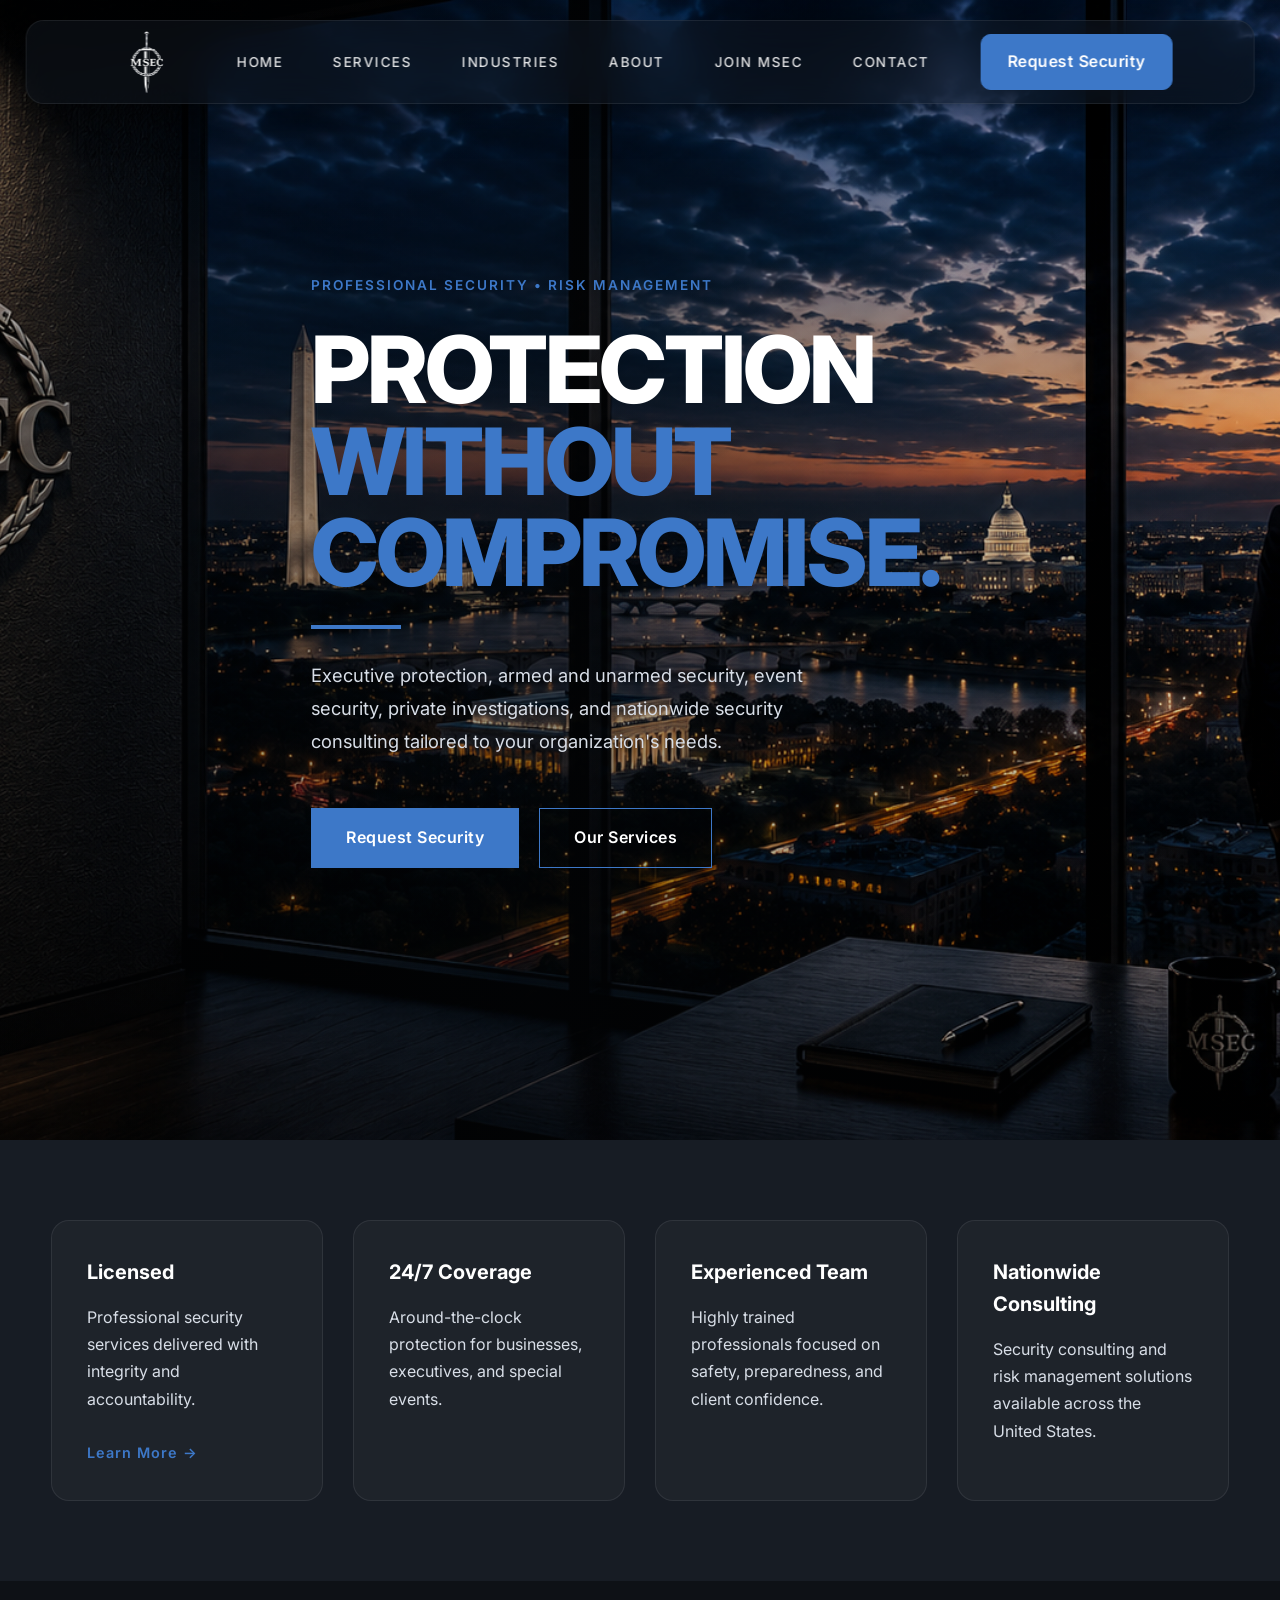
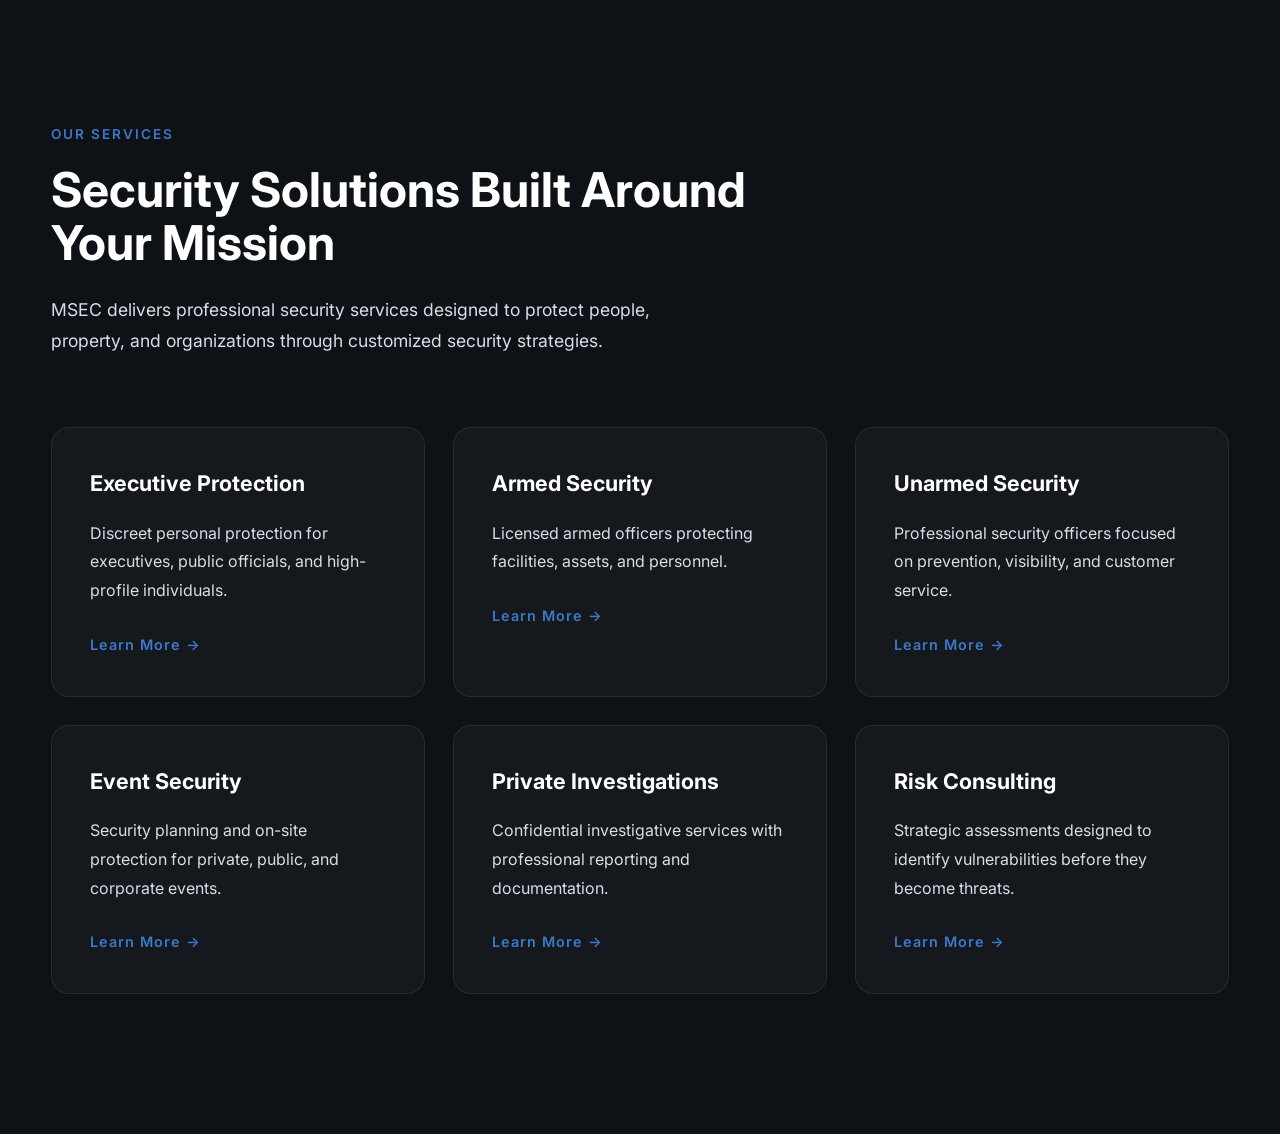
==== index.html @ 7b042d0d "LearnMoreBTN" ====
<!DOCTYPE html>
<html lang="en">

<head>

<meta charset="UTF-8">

<meta name="viewport" content="width=device-width, initial-scale=1.0">

<title>MSEC | Protection Without Compromise</title>

<link rel="stylesheet" href="assets/css/variables.css">
<link rel="stylesheet" href="assets/css/style.css">
<link rel="stylesheet" href="assets/css/animations.css">
<link rel="stylesheet" href="assets/css/responsive.css">

</head>

<body>

<header class="navbar">

    <div class="container nav-container">

        <div class="logo">

    <a href="index.html">

        <img
            src="assets/images/branding/msec-logo.png"
            alt="MSEC Logo"
        >

    </a>

</div>

        <nav>

    <button class="menu-toggle" aria-label="Open Navigation">

    <span></span>
    <span></span>
    <span></span>

    </button>

    <ul class="nav-links">

        <li><a href="#">Home</a></li>
        <li><a href="#services">Services</a></li>
        <li><a href="#">Industries</a></li>
        <li><a href="#">About</a></li>
        <li><a href="#">Join MSEC</a></li>
        <li><a href="#">Contact</a></li>

    </ul>

</nav>
<div class="mobile-menu">

    <a href="#">Home</a>

    <a href="#">Services</a>

    <a href="#">Industries</a>

    <a href="#">About</a>

    <a href="#">Join MSEC</a>

    <a href="#">Contact</a>

    <a href="#" class="btn mobile-btn">

        Request Security

    </a>

</div>

        <a href="#" class="btn nav-btn">

            Request Security

        </a>

    </div>

</header>
<section class="hero">

    <div class="hero-overlay"></div>

    <div class="container">

        <div class="hero-content">

            <span class="hero-tag">
                PROFESSIONAL SECURITY • RISK MANAGEMENT
            </span>

           <h1 class="hero-title">

                <span>PROTECTION</span>

                <span>WITHOUT</span>

                <span>COMPROMISE.</span>

            </h1>

            <div class="hero-divider"></div>

            <p>
                Executive protection, armed and unarmed security,
                event security, private investigations, and nationwide
                security consulting tailored to your organization's needs.
            </p>

            <div class="hero-buttons">

                <a href="#" class="btn">
                    Request Security
                </a>

                <a href="#services" class="btn btn-outline">
                    Our Services
                </a>

            </div>

        </div>

    </div>

</section>

<section class="trust-bar">

    <div class="container">

        <div class="trust-grid">

            <div class="trust-card">

                <h3>Licensed</h3>

                <p>
                    Professional security services delivered with
                    integrity and accountability.
                </p>
                <a href="#" class="service-link">

                    Learn More →

                </a>

            </div>

            <div class="trust-card">

                <h3>24/7 Coverage</h3>

                <p>
                    Around-the-clock protection for businesses,
                    executives, and special events.
                </p>

            </div>

            <div class="trust-card">

                <h3>Experienced Team</h3>

                <p>
                    Highly trained professionals focused on safety,
                    preparedness, and client confidence.
                </p>

            </div>

            <div class="trust-card">

                <h3>Nationwide Consulting</h3>

                <p>
                    Security consulting and risk management solutions
                    available across the United States.
                </p>

            </div>

        </div>

    </div>

</section>

<section id="services" class="services">

    <div class="container">

        <span class="section-tag">

            OUR SERVICES

        </span>

        <h2>

            Security Solutions Built Around Your Mission

        </h2>

        <p class="section-description">

            MSEC delivers professional security services designed to
            protect people, property, and organizations through
            customized security strategies.

        </p>

        <div class="services-grid">

            <div class="service-card">

                <h3>Executive Protection</h3>

                <p>
                    Discreet personal protection for executives,
                    public officials, and high-profile individuals.
                </p>
                <a href="#" class="service-link">

                    Learn More →

                </a>

            </div>

            <div class="service-card">

                <h3>Armed Security</h3>

                <p>
                    Licensed armed officers protecting facilities,
                    assets, and personnel.
                </p>
                <a href="#" class="service-link">

                    Learn More →

                </a>

            </div>

            <div class="service-card">

                <h3>Unarmed Security</h3>

                <p>
                    Professional security officers focused on
                    prevention, visibility, and customer service.
                </p>
                <a href="#" class="service-link">

                    Learn More →

                </a>

            </div>

            <div class="service-card">

                <h3>Event Security</h3>

                <p>
                    Security planning and on-site protection for
                    private, public, and corporate events.
                </p>
                <a href="#" class="service-link">

                    Learn More →

                </a>

            </div>

            <div class="service-card">

                <h3>Private Investigations</h3>

                <p>
                    Confidential investigative services with
                    professional reporting and documentation.
                </p>
                <a href="#" class="service-link">

                    Learn More →

                </a>

            </div>

            <div class="service-card">

                <h3>Risk Consulting</h3>

                <p>
                    Strategic assessments designed to identify
                    vulnerabilities before they become threats.
                </p>
                <a href="#" class="service-link">

                    Learn More →

                </a>

            </div>

        </div>

    </div>

</section>

<script src="assets/js/main.js"></script>
<script src="assets/js/animations.js"></script>

</body>

</html>
---- assets/css/variables.css ----
/* =====================================================
   MSEC DESIGN SYSTEM
   ===================================================== */

/* ---------- COLORS ---------- */

:root{

    /* Primary */

    --color-primary:#3D78C8;
    --color-primary-dark:#2B5EA7;

    /* Backgrounds */

    --bg-main:#0E1116;
    --bg-secondary:#171C24;
    --bg-glass:rgba(18,25,35,.55);

    /* Text */

    --text-white:#FFFFFF;
    --text-light:#D8DEE7;
    --text-muted:#98A4B5;

    /* Borders */

    --border-color:rgba(255,255,255,.08);

    /* Shadows */

    --shadow-lg:0 20px 60px rgba(0,0,0,.45);

    /* Radius */

    --radius-sm:8px;
    --radius-md:14px;
    --radius-lg:24px;

    /* Container */

    --container:1400px;

    /* Transition */

    --transition:.35s ease;

}
---- assets/css/style.css ----
@import url('https://fonts.googleapis.com/css2?family=Inter:wght@400;500;600;700;800&display=swap');

/* =====================================================
   MSEC GLOBAL STYLES
   ===================================================== */

/* ---------- RESET ---------- */

*{
    margin:0;
    padding:0;
    box-sizing:border-box;
}

html{
    scroll-behavior:smooth;
}

body{

    background:var(--bg-main);
    color:var(--text-white);

    font-family:
    "Inter",
    "Segoe UI",
    Arial,
    sans-serif;

    line-height:1.6;

    overflow-x:hidden;

}

/* ---------- CONTAINER ---------- */

.container{

    width:min(92%, var(--container));

    margin:auto;

}

/* ---------- LINKS ---------- */

a{

    text-decoration:none;

    color:inherit;

}

/* ---------- IMAGES ---------- */

img{

    display:block;

    max-width:100%;

}

/* ---------- BUTTONS ---------- */

.btn{

    display:inline-flex;

    align-items:center;

    justify-content:center;

    gap:.75rem;

    padding:16px 34px;

    border:1px solid var(--color-primary);

    background:var(--color-primary);

    color:white;

    font-weight:600;

    letter-spacing:.5px;

    transition:var(--transition);

    cursor:pointer;

}

.btn:hover{

    background:transparent;

    transform:translateY(-2px);

}

/* ---------- SECTION ---------- */

section{

    padding:120px 0;

}
/* =====================================================
   NAVIGATION
===================================================== */
.menu-toggle{

    display:none;

    width:46px;

    height:46px;

    background:none;

    border:none;

    cursor:pointer;

    padding:0;

}

.menu-toggle span{

    display:block;

    width:28px;

    height:3px;

    margin:4px auto;

    border-radius:30px;

    background:white;

    transition:
        transform .3s ease,
        opacity .3s ease,
        width .3s ease;

    }
    .menu-toggle:hover span:nth-child(1){

        width:22px;

    }

    .menu-toggle:hover span:nth-child(2){

        width:28px;

    }

    .menu-toggle:hover span:nth-child(3){

        width:18px;

    }

/* =====================================================
   PREMIUM NAVIGATION
===================================================== */

.navbar{

    position:fixed;

    top:20px;

    left:50%;

    transform:translateX(-50%);

    width:min(96%,1400px);

    z-index:1000;

    background:rgba(18,25,35,.45);

    backdrop-filter:blur(18px);

    -webkit-backdrop-filter:blur(18px);

    border:1px solid rgba(255,255,255,.08);

    border-radius:18px;

    box-shadow:
        0 10px 40px rgba(0,0,0,.35);

    transition:.35s ease;

}

.nav-container{

    height:82px;

    display:flex;

    justify-content:space-between;

    align-items:center;

    padding:0 32px;

}

.logo{

    display:flex;

    align-items:center;

}

.logo img{

    height:78px;

    width:auto;

    display:block;

    transition:.3s ease;

}

.logo img:hover{

    transform:scale(1.03);

}

.nav-links{

    display:flex;

    align-items:center;

    gap:50px;

    list-style:none;

}

.nav-links a{

    color:rgba(255,255,255,.88);

    text-transform:uppercase;

    letter-spacing:1.5px;

    font-size:.85rem;

    font-weight:500;

    transition:.3s;

    position:relative;

}

.nav-links a:hover{

    color:white;

}
.nav-links a::after{

    content:"";

    position:absolute;

    bottom:-8px;

    left:0;

    width:0;

    height:2px;

    background:var(--color-primary);

    transition:.3s;

}

.nav-links a:hover::after{

    width:100%;

}

.nav-btn{

    padding:14px 26px;

    border-radius:10px;

}
/* =====================================================
   HERO
===================================================== */

.hero{

    position: relative;

    min-height: 100vh;

    display: flex;

    align-items: center;

    overflow: hidden;

    background-image:
        linear-gradient(
            90deg,
            rgba(5,8,12,.18) 0%,
            rgba(5,8,12,.22) 15%,
            rgba(5,8,12,.28) 28%,
            rgba(5,8,12,.38) 42%,
            rgba(5,8,12,.20) 65%,
            rgba(5,8,12,.05) 100%
        ),
        url("../images/hero/hero-bg.png");

    background-size: cover;

    background-position: center;

    background-repeat: no-repeat;

}

.hero-overlay{

    position:absolute;

    inset:0;

    background:
        radial-gradient(
            circle at 82% 50%,
            rgba(0,0,0,0) 0%,
            rgba(0,0,0,.08) 45%,
            rgba(0,0,0,.18) 100%
        );

    pointer-events:none;

    z-index:1;

}
.hero .container{

    position:relative;

    z-index:5;

    display:flex;

    align-items:center;

    min-height:100vh;

}

.hero-content{

    position:relative;

    z-index:5;

    max-width:560px;

    margin-left:260px;

}
.hero-tag{

    color:var(--color-primary);

    letter-spacing:2px;

    font-size:.9rem;

    text-transform:uppercase;

}

.hero-title{

    display:flex;

    flex-direction:column;

    gap:8px;

    margin:30px 0;

    line-height:.9;

}
.hero-title span{

    display:inline-block;

    width:fit-content;

    font-size:5.8rem;

    font-weight:800;

    letter-spacing:-3px;

    transition:
        color .35s ease,
        text-shadow .35s ease,
        transform .35s ease;

    cursor:default;

}
.hero-title span:nth-child(1){

    color:white;

}

.hero-title span:nth-child(2),

.hero-title span:nth-child(3){

    color:var(--color-primary);

}
.hero-title span:hover{

    color:white;

    transform:translateX(10px);

    text-shadow:

        0 0 8px rgba(255,255,255,.85),

        0 0 18px rgba(255,255,255,.55),

        0 0 35px rgba(255,255,255,.25);

}

.hero-line{

    width:80px;

    height:3px;

    background:var(--color-primary);

    margin:35px 0;

}

.hero p{

    max-width:620px;

    color:var(--text-light);

    font-size:1.15rem;

    line-height:1.8;

}

.hero-buttons{

    display:flex;

    gap:20px;

    margin-top:45px;

}

.btn-outline{

    background:transparent;

    color:white;

}

.btn-outline:hover{

    background:var(--color-primary);

}
/* ==========================================
   HERO GRID
========================================== */

.hero-content{

    z-index:2;

}

.hero-tag{

    color:var(--color-primary);

    text-transform:uppercase;

    letter-spacing:2px;

    font-size:.85rem;

    font-weight:600;

}

.hero-divider{

    width:90px;

    height:4px;

    background:var(--color-primary);

    margin:30px 0;

}

.hero-content p{

    color:var(--text-light);

    font-size:1.15rem;

    max-width:620px;

}

.hero-buttons{

    display:flex;

    gap:20px;

    margin-top:50px;

}

/* =====================================================
   TRUST BAR
===================================================== */

.trust-bar{

    background:var(--bg-secondary);

    padding:80px 0;

}

.trust-grid{

    display:grid;

    grid-template-columns:repeat(4,1fr);

    gap:30px;

}

.trust-card{

    background:rgba(255,255,255,.03);

    border:1px solid rgba(255,255,255,.08);

    border-radius:18px;

    padding:35px;

    transition:var(--transition);

}

.trust-card:hover{

    transform:translateY(-8px);

    border-color:var(--color-primary);

    box-shadow:0 20px 50px rgba(0,0,0,.35);

}

.trust-card h3{

    margin-bottom:16px;

    color:var(--text-white);

    font-size:1.25rem;

}

.trust-card p{

    color:var(--text-light);

    line-height:1.7;

}
.headline-white{

    color:var(--color-white);

}

.headline-blue{

    color:var(--color-accent);

}
.mobile-menu.active{

    opacity:1;

    visibility:visible;

    transform:translateY(0);

}
/* =====================================================
   MOBILE MENU
===================================================== */

.mobile-menu{

    position:fixed;

    top:82px;

    left:16px;

    right:16px;

    display:flex;

    flex-direction:column;

    gap:18px;

    padding:28px;

    background:rgba(18,25,35,.98);

    backdrop-filter:blur(20px);

    -webkit-backdrop-filter:blur(20px);

    border:1px solid rgba(255,255,255,.08);

    border-radius:18px;

    box-shadow:0 20px 50px rgba(0,0,0,.45);

    opacity:0;

    visibility:hidden;

    pointer-events:none;

    transform:translateY(-15px);

    transition:
        opacity .3s ease,
        transform .3s ease,
        visibility .3s ease;

    z-index:999;

}

.mobile-menu.active{

    opacity:1;

    visibility:visible;

    pointer-events:auto;

    transform:translateY(0);

}

.mobile-menu a{

    color:white;

    text-decoration:none;

    font-weight:600;

    text-transform:uppercase;

    letter-spacing:1px;

}

.mobile-btn{

    margin-top:12px;

}
/* =====================================================
   SERVICES
===================================================== */

.services{

    background:var(--bg-main);

    padding:140px 0;

}

.section-tag{

    display:inline-block;

    color:var(--color-primary);

    font-size:.85rem;

    font-weight:600;

    letter-spacing:2px;

    text-transform:uppercase;

    margin-bottom:18px;

}

.services h2{

    max-width:700px;

    font-size:3rem;

    line-height:1.1;

    margin-bottom:24px;

}

.section-description{

    max-width:650px;

    color:var(--text-light);

    font-size:1.1rem;

    line-height:1.8;

    margin-bottom:70px;

}

.services-grid{

    display:grid;

    grid-template-columns:repeat(3,1fr);

    gap:28px;

}

.service-card{

    background:rgba(255,255,255,.03);

    border:1px solid rgba(255,255,255,.08);

    border-radius:18px;

    padding:38px;

    transition:.3s ease;

}

.service-card:hover{

    transform:translateY(-8px);

    border-color:var(--color-primary);

    box-shadow:0 20px 45px rgba(0,0,0,.35);

}

.service-card h3{

    margin-bottom:18px;

    font-size:1.35rem;

}

.service-card p{

    color:var(--text-light);

    line-height:1.8;

}
.service-link{

    display:inline-block;

    margin-top:28px;

    color:var(--color-primary);

    font-size:.9rem;

    font-weight:600;

    letter-spacing:1px;

    transition:.3s ease;

}

.service-link:hover{

    color:white;

    transform:translateX(6px);

}
---- assets/css/responsive.css ----
/* =====================================================
   RESPONSIVE STYLES
   =====================================================

   1200px - Large laptops
   992px  - Tablets
   768px  - Phones
   480px  - Small phones

===================================================== */
/* =====================================================
   TABLETS
===================================================== */

@media (max-width:992px){
    .nav-container{

    padding:0 20px;

}

.logo img{

    height:60px;

}

.nav-links{

    gap:20px;

}

.nav-btn{

    padding:12px 22px;

}

.hero{

    min-height:auto;

    padding:140px 0 100px;

}

.hero .container{

    min-height:auto;

}

.hero-content{

    margin-left:0;

    max-width:100%;

}

.hero-title span{

    font-size:4.2rem;

}
.trust-grid{

    grid-template-columns:repeat(2,1fr);

    gap:24px;

}
}

/* =====================================================
   MOBILE
===================================================== */

@media (max-width:768px){

    /* ---------- NAVBAR ---------- */

    .nav-container{

        display:flex;
        justify-content:space-between;
        align-items:center;
        height:66px;
        padding:0 20px;

    }

    .logo img{

    height:66px;

    transition:.3s ease;

    }

    nav .nav-links{

    display:none !important;

    }

    nav{

    display:flex;

    align-items:center;

    }

    .nav-btn{

        display:none !important;

    }

    .menu-toggle{

    display:flex;

    flex-direction:column;

    justify-content:center;

    align-items:center;

    }
    
    /* ---------- HERO ---------- */

    .hero{

    min-height:auto;

    padding:95px 0 55px;

    background-position:82% center;

    background-size:cover;

    }

    .hero .container{

        justify-content:center;

    }

    .hero-content{

        margin:0;
        max-width:100%;
        padding:0 26px;
        text-align:left;

    }

    .hero-tag{

    font-size:.8rem;

    letter-spacing:2px;

    margin-bottom:14px;

    }

    .hero-title{

    align-items:flex-start;

    gap:2px;

    margin:16px 0 20px;

    }

    .hero-title span{

        font-size:2.55rem;
        line-height:.92;
        letter-spacing:-1px;
        width:auto;

    }

    .hero-divider{

        margin:25px 0;

    }

    .hero-content p{

        max-width:100%;
        font-size:1rem;

    }

    .hero-buttons{

        flex-direction:column;
        align-items:flex-start;
        gap:16px;

    }

    .hero-buttons .btn{

        width:100%;
        max-width:260px;

    }

    /* ---------- TRUST ---------- */

    .trust-grid{

        grid-template-columns:1fr;

    }

}
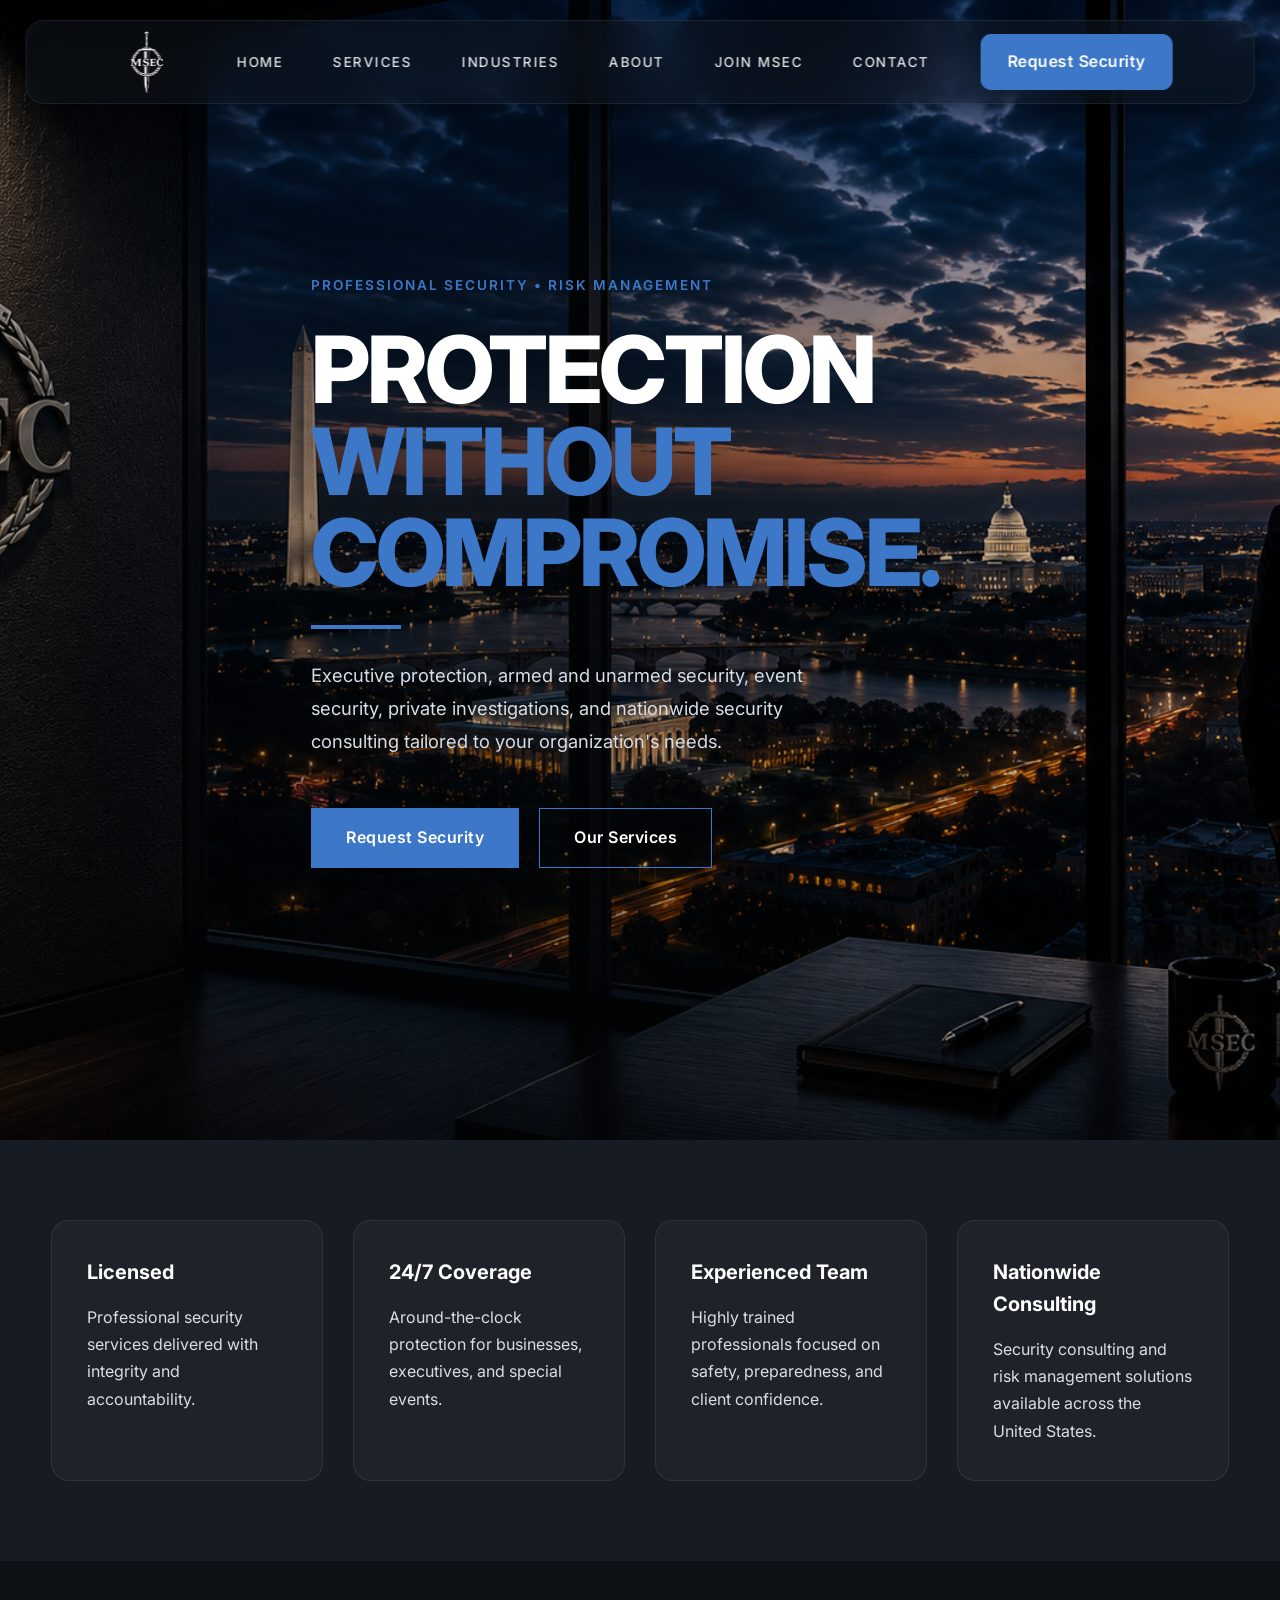
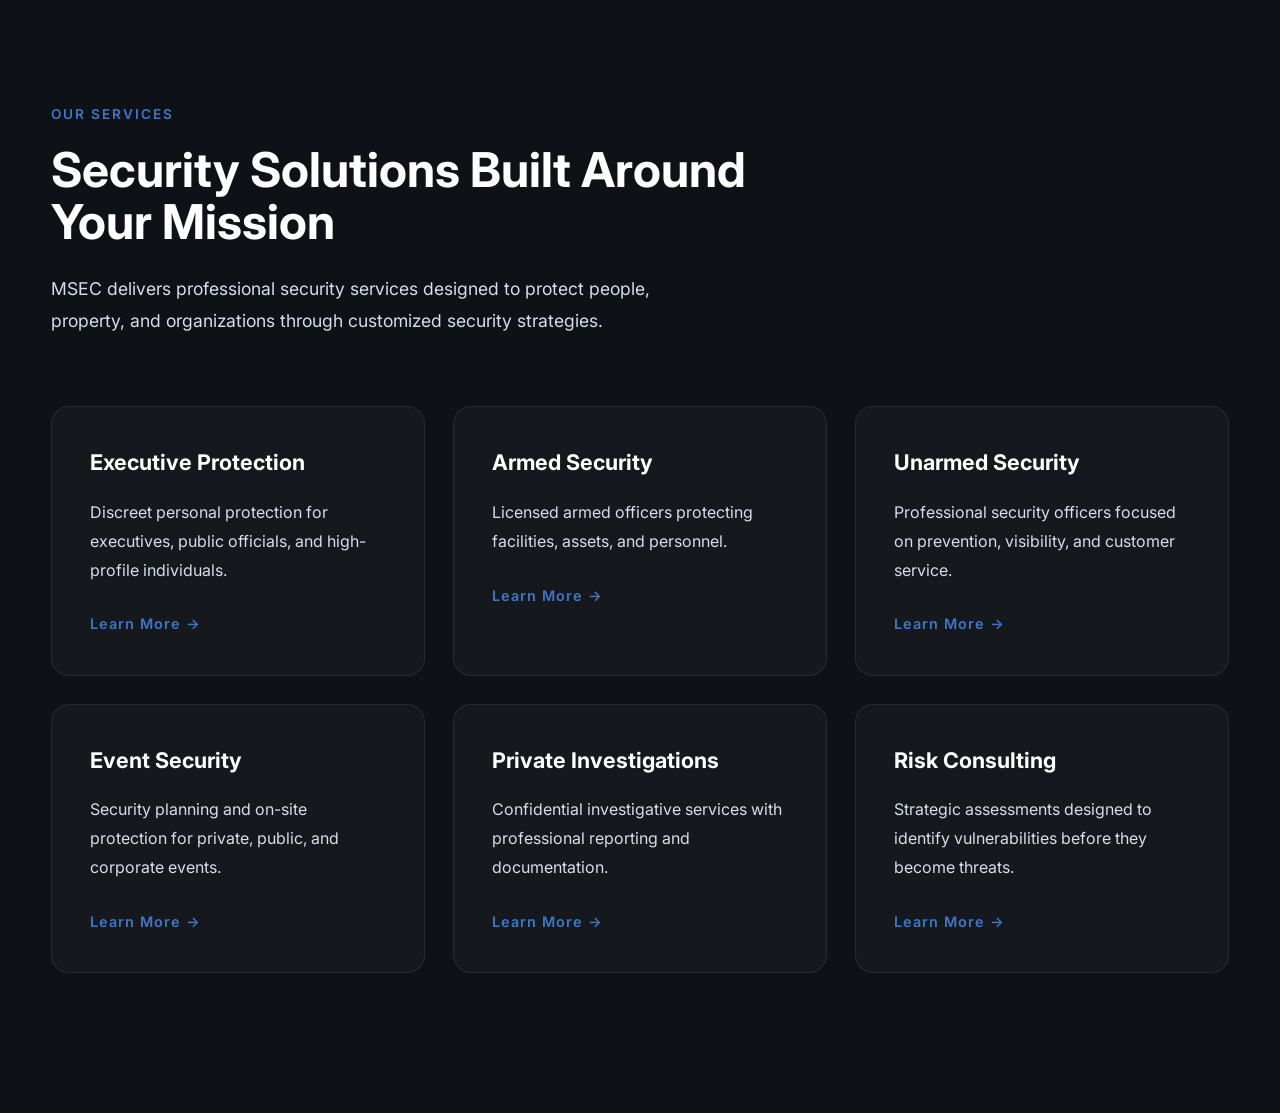
==== commit f63d0726: "fix" ====
--- a/index.html
+++ b/index.html
@@ -150,12 +150,7 @@
                     Professional security services delivered with
                     integrity and accountability.
                 </p>
-                <a href="#" class="service-link">
-
-                    Learn More →
-
-                </a>
-
+                
             </div>
 
             <div class="trust-card">
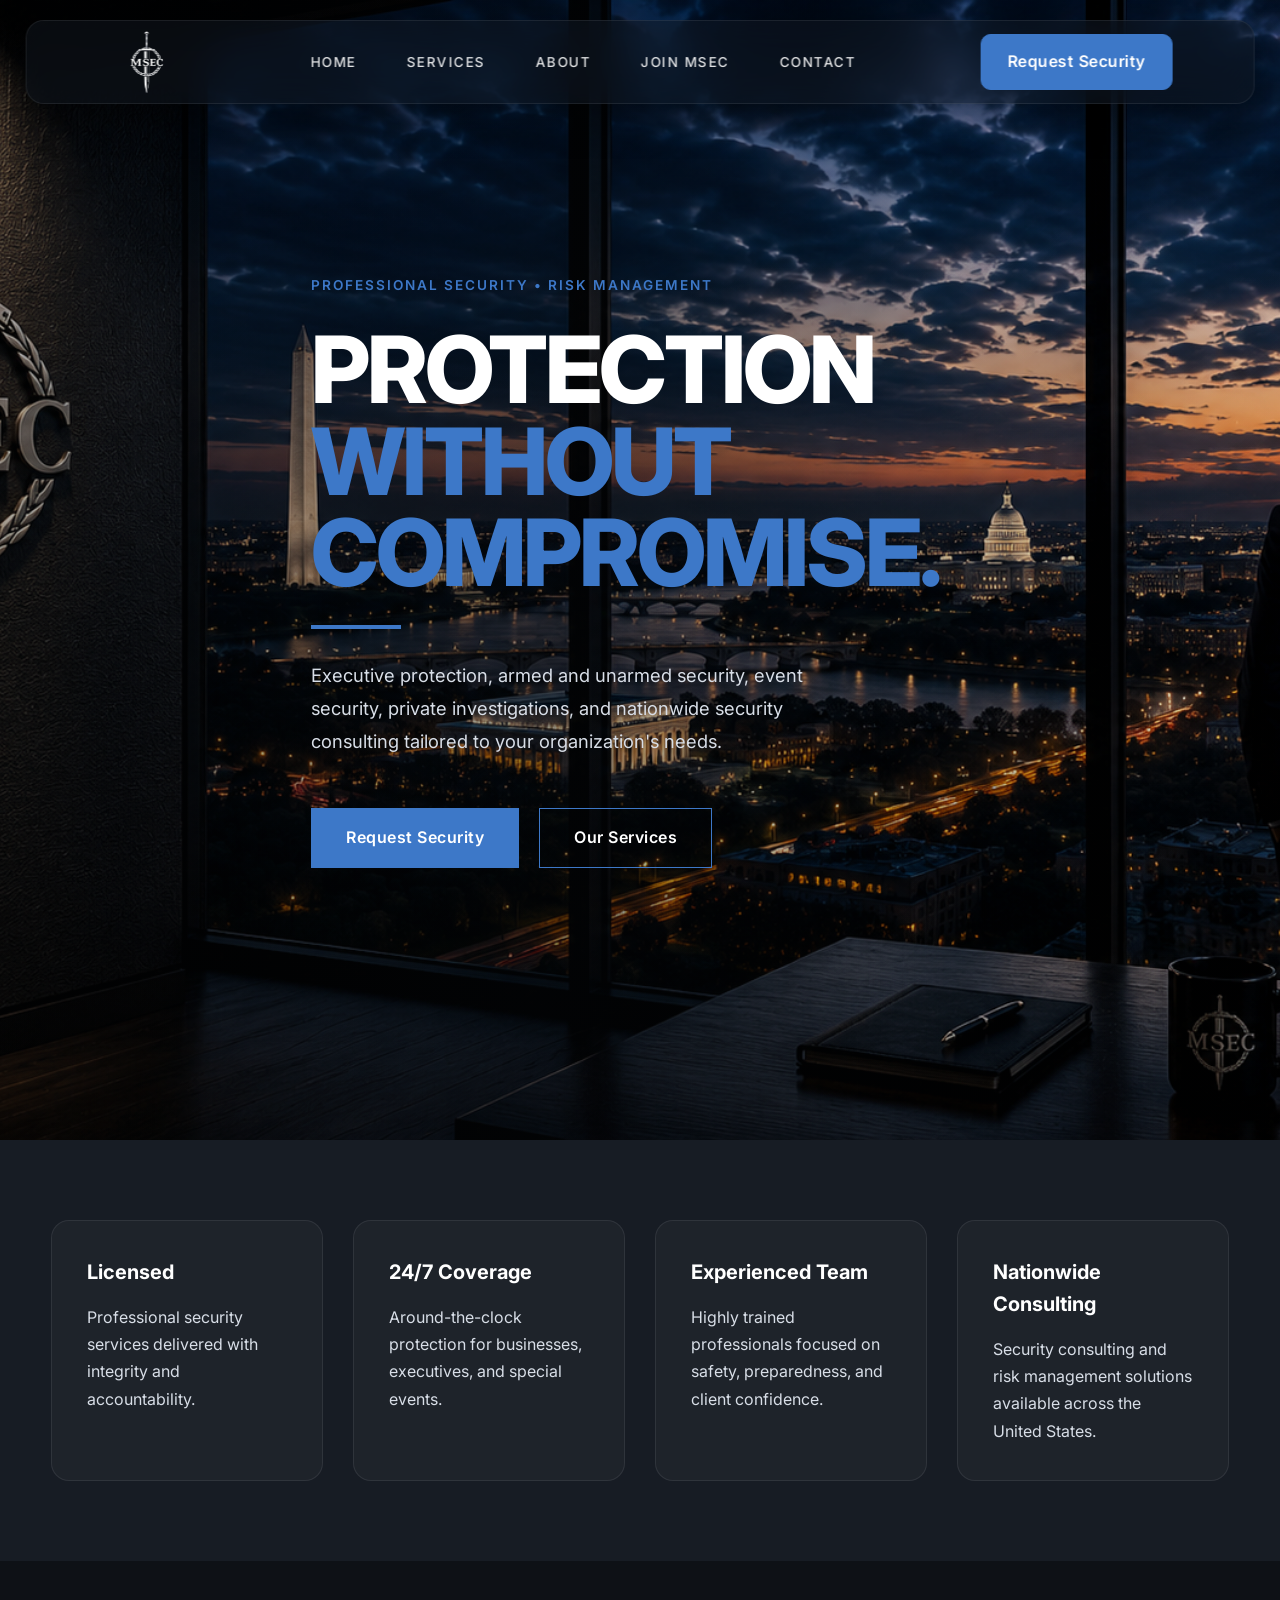
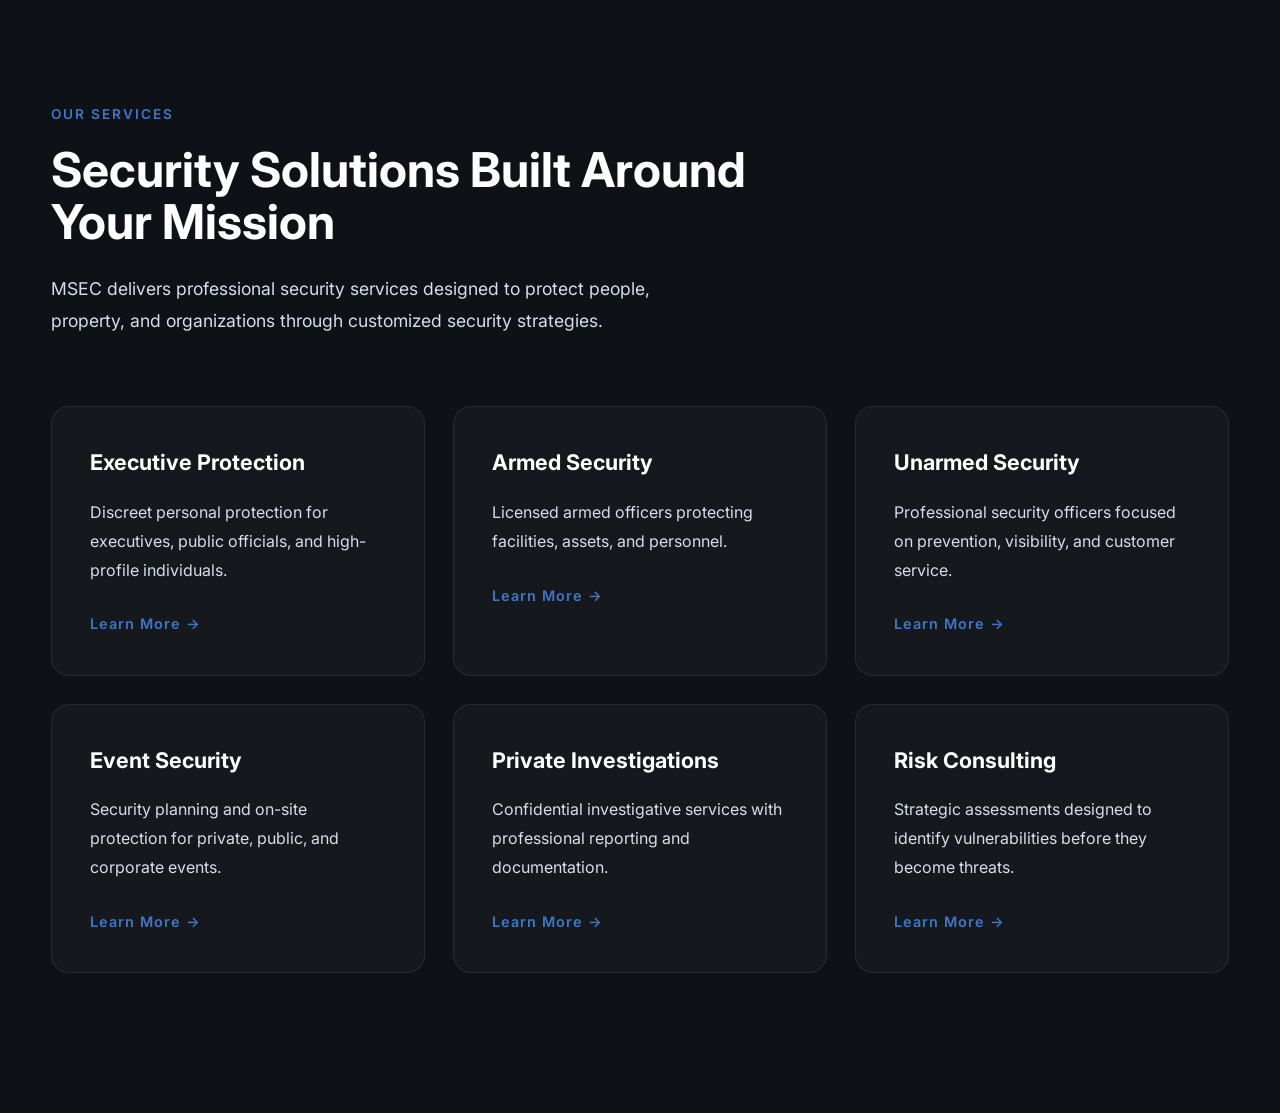
==== commit 66c3a908: "PagesAdd" ====
--- a/index.html
+++ b/index.html
@@ -47,29 +47,30 @@
 
     <ul class="nav-links">
 
-        <li><a href="#">Home</a></li>
-        <li><a href="#services">Services</a></li>
-        <li><a href="#">Industries</a></li>
-        <li><a href="#">About</a></li>
-        <li><a href="#">Join MSEC</a></li>
-        <li><a href="#">Contact</a></li>
-
-    </ul>
+    <li><a href="index.html">Home</a></li>
+
+    <li><a href="pages/services.html">Services</a></li>
+
+    <li><a href="pages/about.html">About</a></li>
+
+    <li><a href="pages/join-msec.html">Join MSEC</a></li>
+
+    <li><a href="pages/contact.html">Contact</a></li>
+
+</ul>
 
 </nav>
 <div class="mobile-menu">
 
-    <a href="#">Home</a>
-
-    <a href="#">Services</a>
-
-    <a href="#">Industries</a>
-
-    <a href="#">About</a>
-
-    <a href="#">Join MSEC</a>
-
-    <a href="#">Contact</a>
+    <a href="index.html">Home</a>
+
+    <a href="pages/services.html">Services</a>
+
+    <a href="pages/about.html">About</a>
+
+    <a href="pages/join-msec.html">Join MSEC</a>
+
+    <a href="pages/contact.html">Contact</a>
 
     <a href="#" class="btn mobile-btn">
 
--- a/assets/css/responsive.css
+++ b/assets/css/responsive.css
@@ -224,5 +224,59 @@
         grid-template-columns:1fr;
 
     }
-
-}+/* ---------- SERVICES ---------- */
+
+.services{
+
+    padding:90px 0;
+
+}
+
+.services h2{
+
+    font-size:2.2rem;
+
+    margin-bottom:20px;
+
+}
+
+.section-description{
+
+    font-size:1rem;
+
+    margin-bottom:45px;
+
+}
+
+.services-grid{
+
+    grid-template-columns:1fr;
+
+    gap:20px;
+
+}
+
+.service-card{
+
+    padding:28px;
+
+}
+
+.service-card h3{
+
+    font-size:1.2rem;
+
+}
+
+.service-card p{
+
+    font-size:.95rem;
+
+}
+
+.service-link{
+
+    margin-top:20px;
+
+}
+}
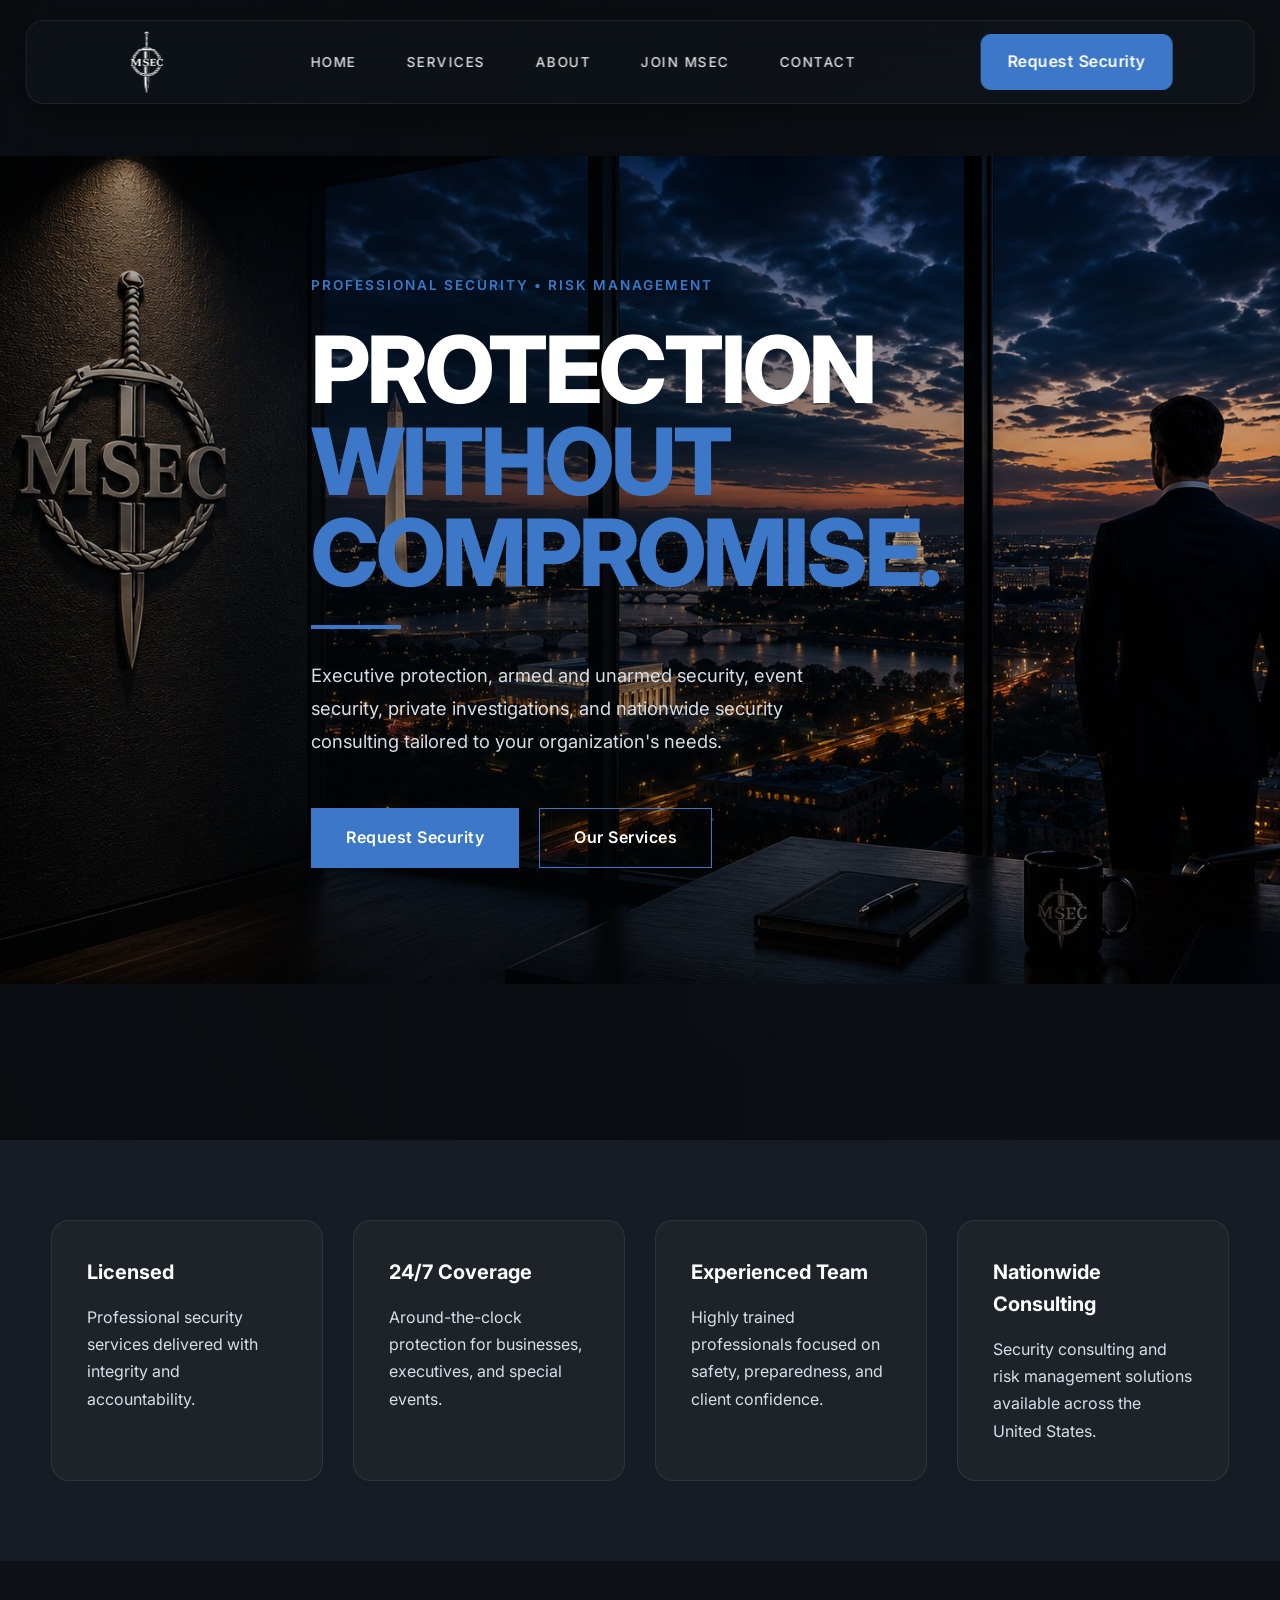
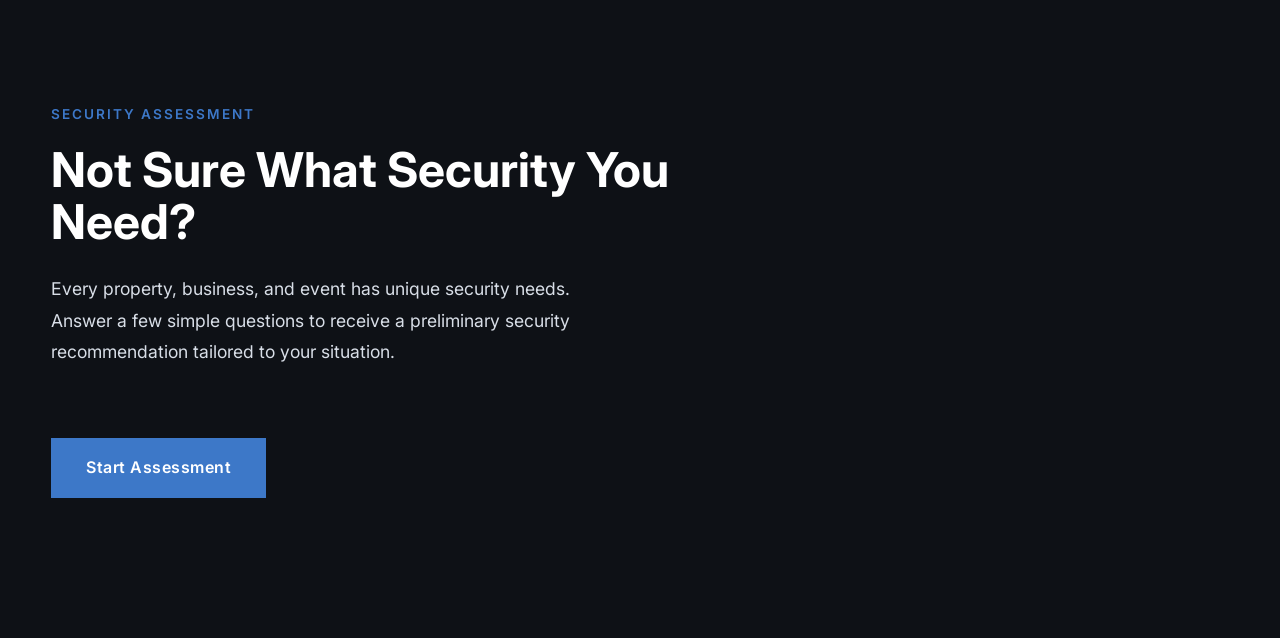
==== commit 9025d608: "homepagereconfig" ====
--- a/index.html
+++ b/index.html
@@ -199,125 +199,29 @@
 
         <span class="section-tag">
 
-            OUR SERVICES
+            SECURITY ASSESSMENT
 
         </span>
 
         <h2>
 
-            Security Solutions Built Around Your Mission
+            Not Sure What Security You Need?
 
         </h2>
 
         <p class="section-description">
 
-            MSEC delivers professional security services designed to
-            protect people, property, and organizations through
-            customized security strategies.
+            Every property, business, and event has unique security needs.
+            Answer a few simple questions to receive a preliminary security
+            recommendation tailored to your situation.
 
         </p>
 
-        <div class="services-grid">
-
-            <div class="service-card">
-
-                <h3>Executive Protection</h3>
-
-                <p>
-                    Discreet personal protection for executives,
-                    public officials, and high-profile individuals.
-                </p>
-                <a href="#" class="service-link">
-
-                    Learn More →
-
-                </a>
-
-            </div>
-
-            <div class="service-card">
-
-                <h3>Armed Security</h3>
-
-                <p>
-                    Licensed armed officers protecting facilities,
-                    assets, and personnel.
-                </p>
-                <a href="#" class="service-link">
-
-                    Learn More →
-
-                </a>
-
-            </div>
-
-            <div class="service-card">
-
-                <h3>Unarmed Security</h3>
-
-                <p>
-                    Professional security officers focused on
-                    prevention, visibility, and customer service.
-                </p>
-                <a href="#" class="service-link">
-
-                    Learn More →
-
-                </a>
-
-            </div>
-
-            <div class="service-card">
-
-                <h3>Event Security</h3>
-
-                <p>
-                    Security planning and on-site protection for
-                    private, public, and corporate events.
-                </p>
-                <a href="#" class="service-link">
-
-                    Learn More →
-
-                </a>
-
-            </div>
-
-            <div class="service-card">
-
-                <h3>Private Investigations</h3>
-
-                <p>
-                    Confidential investigative services with
-                    professional reporting and documentation.
-                </p>
-                <a href="#" class="service-link">
-
-                    Learn More →
-
-                </a>
-
-            </div>
-
-            <div class="service-card">
-
-                <h3>Risk Consulting</h3>
-
-                <p>
-                    Strategic assessments designed to identify
-                    vulnerabilities before they become threats.
-                </p>
-                <a href="#" class="service-link">
-
-                    Learn More →
-
-                </a>
-
-            </div>
-
-        </div>
-
-    </div>
+        <a href="pages/services.html" class="btn">
+
+            Start Assessment
+
+        </a>
 
 </section>
 
--- a/assets/css/style.css
+++ b/assets/css/style.css
@@ -338,7 +338,7 @@
         ),
         url("../images/hero/hero-bg.png");
 
-    background-size: cover;
+    background-size:115%;
 
     background-position: center;
 
@@ -776,7 +776,7 @@
 
 .section-description{
 
-    max-width:650px;
+    max-width:560px;
 
     color:var(--text-light);
 
@@ -862,3 +862,167 @@
     transform:translateX(6px);
 
 }
+
+/* =====================================================
+   SERVICES HERO
+===================================================== */
+
+.services-hero{
+
+    position:relative;
+
+    min-height:calc(100vh + 700px);
+
+    background-image:
+        linear-gradient(
+            rgba(8,12,18,.55),
+            rgba(8,12,18,.75)
+        ),
+        url("../images/services/services-bg.png");
+
+    background-size:cover;
+
+    background-position:center 25%;
+
+    background-repeat:no-repeat;
+
+    padding:170px 0 120px;
+
+}
+
+.services-hero .container{
+
+    display:flex;
+
+    flex-direction:column;
+
+    justify-content:center;
+
+    min-height:calc(100vh + 700px);
+
+    padding-top:0;
+
+    transform:translateY(-120px);
+
+}
+
+.services-hero .hero-content{
+
+    max-width:560px;
+
+    margin-bottom:70px;
+
+    margin-left:120px;
+
+}
+
+.services-hero .services-grid{
+
+    display:grid;
+
+    grid-template-columns:repeat(3,1fr);
+
+    gap:32px;
+
+}
+
+/* =====================================================
+   SERVICE CARDS
+===================================================== */
+
+.services-grid{
+
+    width:100%;
+
+    max-width:1180px;
+
+    margin-left:120px;
+
+    display:grid;
+
+    grid-template-columns:repeat(3,1fr);
+
+    gap:32px;
+
+}
+
+.service-card{
+
+    display:flex;
+
+    flex-direction:column;
+
+    justify-content:space-between;
+
+    min-height:185px;
+
+    padding:26px;
+
+    border-radius:18px;
+
+    text-decoration:none;
+
+    color:white;
+
+    background:rgba(10,15,22,.72);
+
+    backdrop-filter:blur(16px);
+
+    -webkit-backdrop-filter:blur(16px);
+
+    border:1px solid rgba(255,255,255,.08);
+
+    transition:
+        transform .3s ease,
+        border-color .3s ease,
+        box-shadow .3s ease;
+
+}
+
+.service-card:hover{
+
+    transform:translateY(-8px);
+
+    border-color:var(--color-primary);
+
+    box-shadow:0 18px 45px rgba(0,0,0,.35);
+
+}
+
+.service-card h3{
+
+    font-size:1.3rem;
+
+    margin-bottom:12px;
+
+}
+
+.service-card p{
+
+    color:rgba(255,255,255,.82);
+
+    font-size:.95rem;
+
+    line-height:1.55;
+
+}
+
+.service-link{
+
+    margin-top:18px;
+
+    color:var(--color-primary);
+
+    font-weight:600;
+
+    transition:.3s;
+
+}
+
+.service-card:hover .service-link{
+
+    color:white;
+
+    transform:translateX(8px);
+
+}
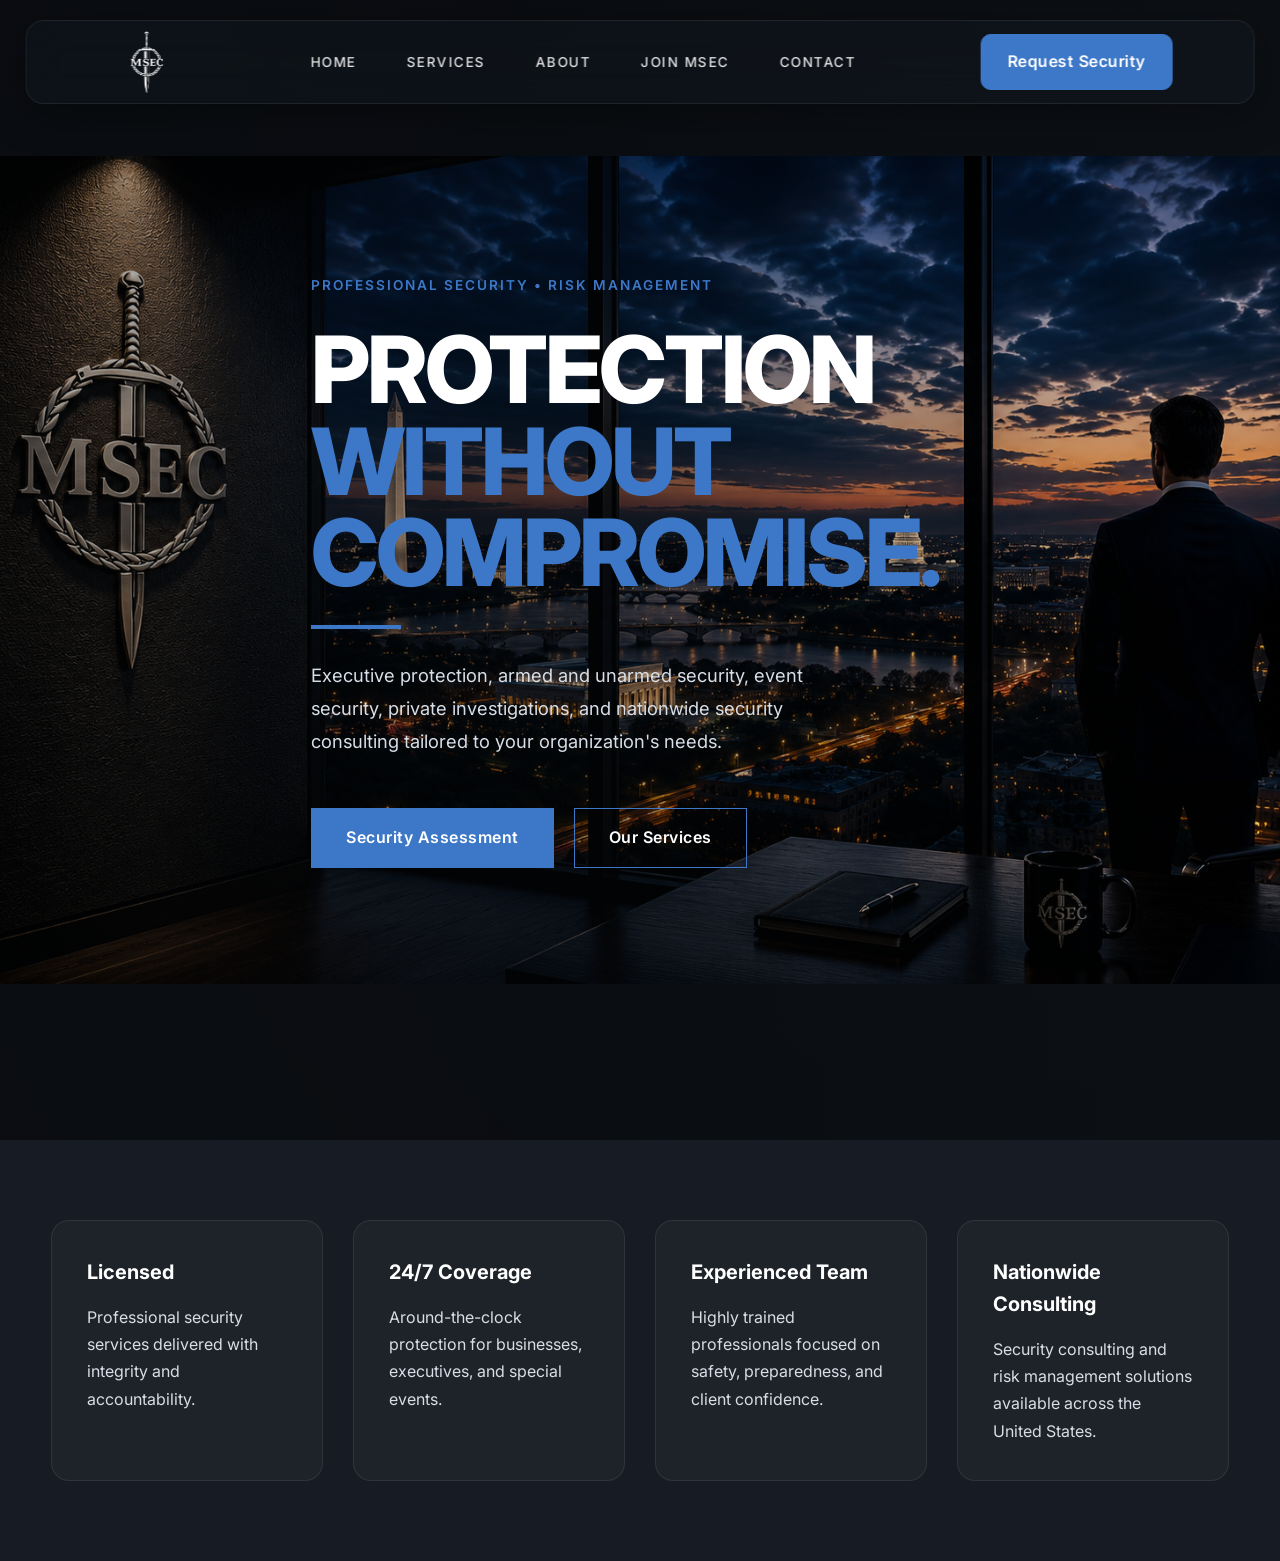
==== commit c948222d: "AboutPagehtml css" ====
--- a/index.html
+++ b/index.html
@@ -121,11 +121,11 @@
 
             <div class="hero-buttons">
 
-                <a href="#" class="btn">
-                    Request Security
+                <a href="pages/security-assessment.html" class="btn">
+                    Security Assessment
                 </a>
 
-                <a href="#services" class="btn btn-outline">
+                <a href="pages/services.html" class="btn btn-outline">
                     Our Services
                 </a>
 
@@ -193,38 +193,6 @@
 
 </section>
 
-<section id="services" class="services">
-
-    <div class="container">
-
-        <span class="section-tag">
-
-            SECURITY ASSESSMENT
-
-        </span>
-
-        <h2>
-
-            Not Sure What Security You Need?
-
-        </h2>
-
-        <p class="section-description">
-
-            Every property, business, and event has unique security needs.
-            Answer a few simple questions to receive a preliminary security
-            recommendation tailored to your situation.
-
-        </p>
-
-        <a href="pages/services.html" class="btn">
-
-            Start Assessment
-
-        </a>
-
-</section>
-
 <script src="assets/js/main.js"></script>
 <script src="assets/js/animations.js"></script>
 
--- a/assets/css/style.css
+++ b/assets/css/style.css
@@ -871,18 +871,20 @@
 
     position:relative;
 
-    min-height:calc(100vh + 700px);
+    min-height:100vh;
 
     background-image:
         linear-gradient(
-            rgba(8,12,18,.55),
-            rgba(8,12,18,.75)
+            90deg,
+            rgba(8,12,18,.60) 0%,
+            rgba(8,12,18,.38) 45%,
+            rgba(8,12,18,.18) 100%
         ),
         url("../images/services/services-bg.png");
 
     background-size:cover;
 
-    background-position:center 25%;
+    background-position:center 40%;
 
     background-repeat:no-repeat;
 
@@ -1025,4 +1027,96 @@
 
     transform:translateX(8px);
 
-}+}
+/* =====================================================
+   ABOUT PAGE
+===================================================== */
+
+.about-hero{
+
+    position:relative;
+
+    min-height:100vh;
+
+    padding:170px 0 120px;
+
+    background-image:
+        linear-gradient(
+            rgba(6,10,18,.55),
+            rgba(6,10,18,.82)
+        ),
+        url("../images/about/about-bg.png");
+
+    background-size:cover;
+
+    background-position:center;
+
+    background-repeat:no-repeat;
+
+}
+
+.about-hero .container{
+
+    min-height:100vh;
+
+    display:flex;
+
+    align-items:center;
+
+}
+
+.about-hero .hero-content{
+
+    max-width:650px;
+
+}
+/* =====================================================
+   ABOUT SECTIONS
+===================================================== */
+
+.about-intro,
+.about-mindset,
+.about-purpose,
+.about-standard,
+.about-protect,
+.about-cta{
+
+    padding:140px 0;
+
+}
+
+.about-intro .container,
+.about-purpose .container,
+.about-cta .container{
+
+    max-width:900px;
+
+}
+
+.about-intro h2,
+.about-purpose h2,
+.about-standard h2,
+.about-protect h2,
+.about-cta h2{
+
+    font-size:3rem;
+
+    line-height:1.15;
+
+    margin-bottom:30px;
+
+}
+
+.about-intro p,
+.about-purpose p,
+.about-standard p,
+.about-protect p,
+.about-cta p{
+
+    color:var(--text-light);
+
+    line-height:1.9;
+
+    font-size:1.08rem;
+
+}
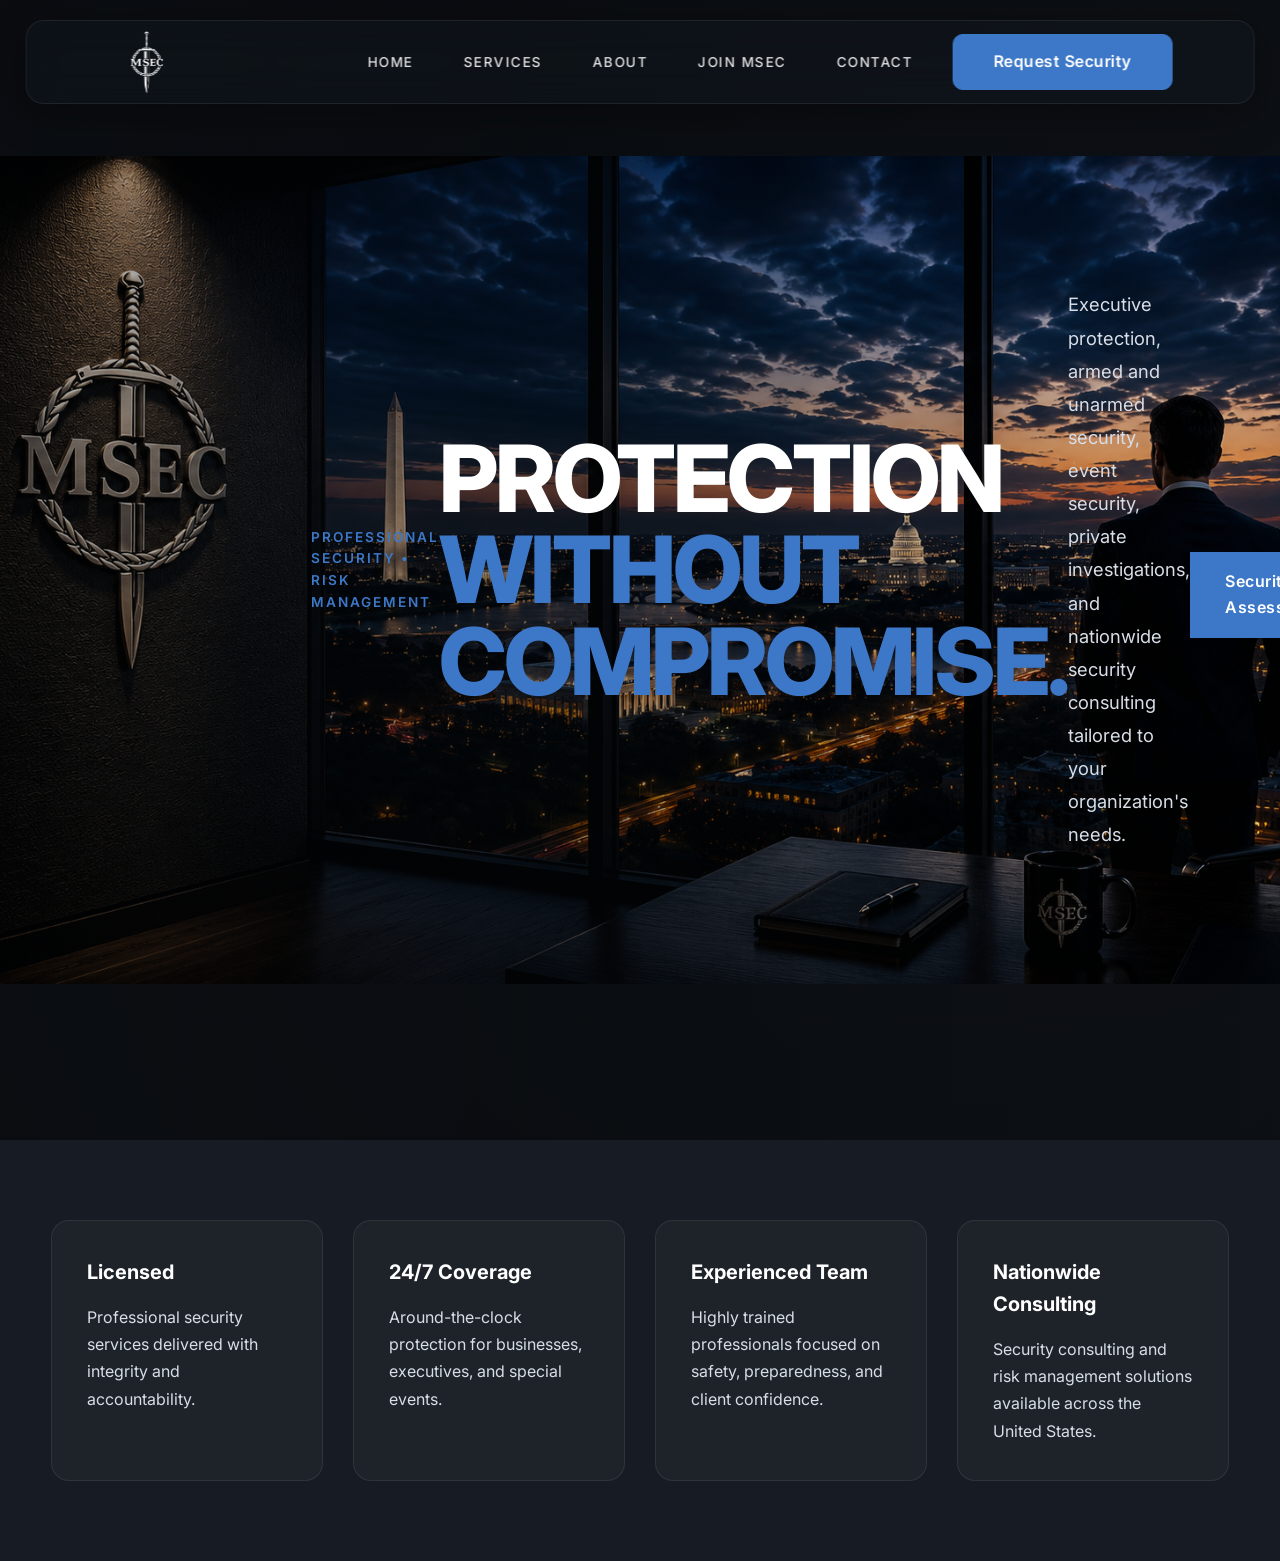
==== commit 1aec65e1: "Seperated home page and about page centering" ====
--- a/index.html
+++ b/index.html
@@ -95,7 +95,7 @@
 
     <div class="container">
 
-        <div class="hero-content">
+        <div class="hero-content home-hero-content"></div>
 
             <span class="hero-tag">
                 PROFESSIONAL SECURITY • RISK MANAGEMENT
--- a/assets/css/style.css
+++ b/assets/css/style.css
@@ -206,110 +206,127 @@
 
     height:82px;
 
+    display:grid;
+
+    grid-template-columns:220px 1fr 220px;
+
+    align-items:center;
+
+    padding:0 32px;
+
+}
+
+.logo{
+
     display:flex;
 
-    justify-content:space-between;
-
     align-items:center;
 
-    padding:0 32px;
-
-}
-
-.logo{
+    justify-content:flex-start;
+
+}
+
+.logo img{
+
+    height:78px;
+
+    width:auto;
+
+    display:block;
+
+    transition:.3s ease;
+
+}
+
+.logo img:hover{
+
+    transform:scale(1.03);
+
+}
+
+.nav-links{
 
     display:flex;
 
+    justify-content:center;
+
     align-items:center;
 
-}
-
-.logo img{
-
-    height:78px;
-
-    width:auto;
-
-    display:block;
-
-    transition:.3s ease;
-
-}
-
-.logo img:hover{
-
-    transform:scale(1.03);
-
-}
-
-.nav-links{
+    gap:50px;
+
+    list-style:none;
+
+    margin:0;
+
+    padding:0;
+
+}
+
+.nav-links a{
+
+    color:rgba(255,255,255,.88);
+
+    text-transform:uppercase;
+
+    letter-spacing:1.5px;
+
+    font-size:.85rem;
+
+    font-weight:500;
+
+    transition:.3s;
+
+    position:relative;
+
+}
+
+.nav-links a:hover{
+
+    color:white;
+
+}
+.nav-links a::after{
+
+    content:"";
+
+    position:absolute;
+
+    bottom:-8px;
+
+    left:0;
+
+    width:0;
+
+    height:2px;
+
+    background:var(--color-primary);
+
+    transition:.3s;
+
+}
+
+.nav-links a:hover::after{
+
+    width:100%;
+
+}
+
+.nav-btn{
+
+    padding:14px 26px;
+
+    border-radius:10px;
+
+}
+
+.nav-action{
 
     display:flex;
 
-    align-items:center;
-
-    gap:50px;
-
-    list-style:none;
-
-}
-
-.nav-links a{
-
-    color:rgba(255,255,255,.88);
-
-    text-transform:uppercase;
-
-    letter-spacing:1.5px;
-
-    font-size:.85rem;
-
-    font-weight:500;
-
-    transition:.3s;
-
-    position:relative;
-
-}
-
-.nav-links a:hover{
-
-    color:white;
-
-}
-.nav-links a::after{
-
-    content:"";
-
-    position:absolute;
-
-    bottom:-8px;
-
-    left:0;
-
-    width:0;
-
-    height:2px;
-
-    background:var(--color-primary);
-
-    transition:.3s;
-
-}
-
-.nav-links a:hover::after{
-
-    width:100%;
-
-}
-
-.nav-btn{
-
-    padding:14px 26px;
-
-    border-radius:10px;
-
-}
+    justify-content:flex-end;
+
+}
+
 /* =====================================================
    HERO
 ===================================================== */
@@ -379,7 +396,7 @@
 
 }
 
-.hero-content{
+.home-hero-content{
 
     position:relative;
 
@@ -390,6 +407,7 @@
     margin-left:260px;
 
 }
+
 .hero-tag{
 
     color:var(--color-primary);
@@ -872,6 +890,10 @@
     position:relative;
 
     min-height:100vh;
+
+    display:flex;
+
+    align-items:center;
 
     background-image:
         linear-gradient(
@@ -884,70 +906,101 @@
 
     background-size:cover;
 
-    background-position:center 40%;
+    background-position:center;
 
     background-repeat:no-repeat;
 
-    padding:170px 0 120px;
+    overflow:hidden;
+
+    padding:140px 0 80px;
 
 }
 
 .services-hero .container{
 
+    width:100%;
+
     display:flex;
 
     flex-direction:column;
 
     justify-content:center;
 
-    min-height:calc(100vh + 700px);
-
-    padding-top:0;
-
-    transform:translateY(-120px);
-
 }
 
 .services-hero .hero-content{
 
-    max-width:560px;
-
-    margin-bottom:70px;
-
-    margin-left:120px;
+    max-width:850px;
+
+    margin:0 auto 40px;
+
+    text-align:center;
+
+}
+
+.services-hero .hero-divider{
+
+    margin:30px auto;
+
+}
+
+.services-hero .hero-tag{
+
+    display:inline-block;
+
+    margin:0 auto 18px;
+
+    letter-spacing:3px;
+
+}
+
+.services-hero .hero-title{
+
+    align-items:center;
+
+    text-align:center;
+
+}
+
+.services-hero .hero-title span{
+
+    display:block;
+
+    width:100%;
+
+    text-align:center;
+
+}
+
+.services-hero .hero-content p{
+
+    max-width:700px;
+
+    margin:0 auto;
 
 }
 
 .services-hero .services-grid{
 
+    width:100%;
+
+    max-width:1320px;
+
     display:grid;
 
     grid-template-columns:repeat(3,1fr);
 
-    gap:32px;
-
-}
+    gap:24px;
+
+    margin:0 auto;
+
+}
+
 
 /* =====================================================
    SERVICE CARDS
 ===================================================== */
 
-.services-grid{
-
-    width:100%;
-
-    max-width:1180px;
-
-    margin-left:120px;
-
-    display:grid;
-
-    grid-template-columns:repeat(3,1fr);
-
-    gap:32px;
-
-}
-
 .service-card{
 
     display:flex;
@@ -956,39 +1009,98 @@
 
     justify-content:space-between;
 
-    min-height:185px;
+    min-height:170px;
 
     padding:26px;
 
     border-radius:18px;
 
+    overflow:hidden;
+
     text-decoration:none;
 
     color:white;
 
-    background:rgba(10,15,22,.72);
-
-    backdrop-filter:blur(16px);
-
-    -webkit-backdrop-filter:blur(16px);
-
-    border:1px solid rgba(255,255,255,.08);
+    /* True glass effect */
+    background:rgba(255,255,255,.08);
+
+    backdrop-filter:blur(18px) saturate(180%);
+
+    -webkit-backdrop-filter:blur(18px) saturate(180%);
+
+    border:1px solid rgba(255,255,255,.22);
+
+    box-shadow:
+        0 10px 30px rgba(0,0,0,.18),
+        inset 0 1px 0 rgba(255,255,255,.18);
 
     transition:
         transform .3s ease,
         border-color .3s ease,
-        box-shadow .3s ease;
-
+        box-shadow .3s ease,
+        background .3s ease;
+    opacity:0;
+
+transform:translateY(30px);
+
+transition:
+    opacity .8s ease,
+    transform .8s ease,
+    border-color .3s ease,
+    box-shadow .3s ease,
+    background .3s ease;
 }
 
 .service-card:hover{
 
     transform:translateY(-8px);
 
-    border-color:var(--color-primary);
-
-    box-shadow:0 18px 45px rgba(0,0,0,.35);
-
+    background:rgba(255,255,255,.12);
+
+    border-color:rgba(255,255,255,.35);
+
+    box-shadow:
+        0 20px 60px rgba(0,0,0,.35),
+        0 0 28px rgba(58,123,255,.18),
+        inset 0 1px 0 rgba(255,255,255,.25);
+    
+
+}
+
+.service-card.visible{
+
+    opacity:1;
+
+    transform:translateY(0);
+
+}
+
+/* ===================================
+   Stagger Animation
+=================================== */
+
+.services-grid .service-card:nth-child(1){
+    transition-delay:0ms;
+}
+
+.services-grid .service-card:nth-child(2){
+    transition-delay:120ms;
+}
+
+.services-grid .service-card:nth-child(3){
+    transition-delay:240ms;
+}
+
+.services-grid .service-card:nth-child(4){
+    transition-delay:420ms;
+}
+
+.services-grid .service-card:nth-child(5){
+    transition-delay:540ms;
+}
+
+.services-grid .service-card:nth-child(6){
+    transition-delay:660ms;
 }
 
 .service-card h3{
@@ -1036,7 +1148,7 @@
 
     position:relative;
 
-    min-height:100vh;
+    min-height:420px;
 
     padding:170px 0 120px;
 
@@ -1057,66 +1169,448 @@
 
 .about-hero .container{
 
-    min-height:100vh;
+    min-height:420px;
 
     display:flex;
 
+    justify-content:center;
+
     align-items:center;
-
-}
-
-.about-hero .hero-content{
+}
+
+.about-hero .about-hero-content{
+
+    position:relative;
+
+    z-index:5;
+
+    width:100%;
+
+    max-width:900px;
+
+    margin:0 auto;
+
+    display:flex;
+
+    flex-direction:column;
+
+    justify-content:center;
+
+    align-items:center;
+
+    text-align:center;
+
+}
+
+.about-hero .hero-content p{
+
+    max-width:760px;
+
+    margin:0 auto;
+
+    text-align:center;
+
+}
+
+.about-hero .hero-title{
+
+    display:flex;
+
+    flex-direction:column;
+
+    align-items:center;
+
+    justify-content:center;
+
+    gap:8px;
+
+    margin:30px auto;
+
+}
+
+.about-hero .hero-title span{
+
+    width:auto;
+
+    text-align:center;
+
+}
+
+
+.about-hero .hero-divider{
+
+    margin:28px auto;
+
+}
+
+/* =====================================================
+   ABOUT INTRO
+===================================================== */
+
+.about-intro{
+
+    padding:85px 0;
+
+}
+
+.about-heading{
+
+    max-width:900px;
+
+    margin:0 auto;
+
+    text-align:center;
+
+}
+
+.about-heading .section-tag{
+
+    display:block;
+
+    margin-bottom:18px;
+
+}
+
+.about-heading h2{
+
+    font-size:4rem;
+
+    line-height:1.05;
+
+    margin:0;
+
+}
+
+.about-copy.centered{
+
+    max-width:760px;
+
+    margin:60px auto 50px;
+
+    text-align:center;
+
+}
+
+.about-copy.centered p{
+
+    color:rgba(255,255,255,.82);
+
+    line-height:2;
+
+    font-size:1.08rem;
+
+    margin-bottom:30px;
+
+}
+
+.about-logo{
+
+    display:flex;
+
+    justify-content:center;
+
+    margin-top:40px;
+
+}
+
+.about-divider{
+
+    width:140px;
+
+    height:1px;
+
+    margin:70px auto;
+
+    background:linear-gradient(
+        90deg,
+        transparent,
+        rgba(58,123,255,.9),
+        transparent
+    );
+
+    box-shadow:0 0 18px rgba(58,123,255,.25);
+
+}
+
+.about-logo img{
+
+    width:320px;
+
+    opacity:.10;
+
+    transition:.35s ease;
+
+}
+
+.about-logo img:hover{
+
+    opacity:.22;
+
+    transform:scale(1.03);
+
+}
+
+/* =====================================================
+   ABOUT MINDSET
+===================================================== */
+
+.about-mindset{
+
+    padding:85px 0;
+
+    background:rgba(255,255,255,.02);
+
+}
+
+.mindset-quote{
+
+    max-width:900px;
+
+    margin:0 auto 80px;
+
+    text-align:center;
+
+}
+
+.mindset-quote p{
+
+    font-size:clamp(2rem,4vw,3.5rem);
+
+    font-weight:700;
+
+    line-height:1.2;
+
+    letter-spacing:-1px;
+
+    color:white;
+
+    margin-bottom:30px;
+
+}
+
+.mindset-quote footer{
+
+    color:var(--color-primary);
+
+    text-transform:uppercase;
+
+    letter-spacing:3px;
+
+    font-size:.9rem;
+
+}
+
+.mindset-copy{
+
+    max-width:760px;
+
+    margin:0 auto;
+
+    text-align:center;
+
+}
+
+.mindset-copy h2{
+
+    margin:22px 0 28px;
+
+}
+
+.mindset-copy p{
+
+    color:rgba(255,255,255,.82);
+
+    line-height:1.9;
+
+    margin-bottom:22px;
+
+}
+
+/* =====================================================
+   ABOUT VALUES
+===================================================== */
+
+.about-values{
+
+    padding:85px 0;
+
+}
+
+.about-values .section-tag{
+
+    display:block;
+
+    text-align:center;
+
+    margin-bottom:18px;
+
+}
+
+.about-values h2{
+
+    text-align:center;
+
+    margin:20px 0;
+
+}
+
+.about-values .section-description{
+
+    max-width:700px;
+
+    margin:0 auto 95px;
+
+    text-align:center;
+
+}
+
+.values-grid{
+
+    display:grid;
+
+    grid-template-columns:repeat(2,1fr);
+
+    gap:28px;
+
+}
+
+.value-card{
+
+    position:relative;
+
+    padding:42px;
+
+    border-radius:22px;
+
+    background:rgba(255,255,255,.05);
+
+    backdrop-filter:blur(16px);
+
+    -webkit-backdrop-filter:blur(16px);
+
+    border:1px solid rgba(255,255,255,.08);
+
+    overflow:hidden;
+
+    transition:
+        transform .35s ease,
+        border-color .35s ease,
+        box-shadow .35s ease,
+        background .35s ease;
+
+}
+
+.value-card::before{
+
+    content:"";
+
+    position:absolute;
+
+    top:0;
+
+    left:0;
+
+    width:100%;
+
+    height:3px;
+
+    background:linear-gradient(
+        90deg,
+        var(--color-primary),
+        transparent
+    );
+
+}
+
+
+.value-card:hover{
+
+    transform:translateY(-8px);
+
+    background:rgba(255,255,255,.08);
+
+    border-color:rgba(58,123,255,.45);
+
+    box-shadow:
+        0 18px 50px rgba(0,0,0,.30),
+        0 0 28px rgba(58,123,255,.15);
+
+}
+
+.value-card h3{
+
+    margin-bottom:16px;
+
+    font-size:1.45rem;
+
+}
+
+.value-card p{
+
+    color:rgba(255,255,255,.82);
+
+    line-height:1.8;
+
+}
+
+/* =====================================================
+   ABOUT CTA
+===================================================== */
+
+.about-cta{
+
+    padding:100px 0 120px;
+
+    text-align:center;
+
+}
+
+.about-cta h2{
+
+    margin-bottom:24px;
+
+}
+
+.about-cta p{
 
     max-width:650px;
 
-}
-/* =====================================================
-   ABOUT SECTIONS
-===================================================== */
-
-.about-intro,
-.about-mindset,
-.about-purpose,
-.about-standard,
-.about-protect,
+    margin:0 auto 40px;
+
+    color:rgba(255,255,255,.82);
+
+    line-height:1.8;
+
+}
+
+/* =========================================
+   SCROLL REVEAL
+========================================= */
+
+.service-card,
+.about-heading,
+.about-copy,
+.about-logo,
+.about-divider,
+.mindset-quote,
+.mindset-copy,
+.value-card,
 .about-cta{
 
-    padding:140px 0;
-
-}
-
-.about-intro .container,
-.about-purpose .container,
-.about-cta .container{
-
-    max-width:900px;
-
-}
-
-.about-intro h2,
-.about-purpose h2,
-.about-standard h2,
-.about-protect h2,
-.about-cta h2{
-
-    font-size:3rem;
-
-    line-height:1.15;
-
-    margin-bottom:30px;
-
-}
-
-.about-intro p,
-.about-purpose p,
-.about-standard p,
-.about-protect p,
-.about-cta p{
-
-    color:var(--text-light);
-
-    line-height:1.9;
-
-    font-size:1.08rem;
-
-}
+    opacity:0;
+
+    transform:translateY(40px);
+
+    transition:
+        opacity .8s ease,
+        transform .8s ease;
+
+}
+
+.visible{
+
+    opacity:1;
+
+    transform:translateY(0);
+
+}
--- a/assets/css/responsive.css
+++ b/assets/css/responsive.css
@@ -1,13 +1,12 @@
 /* =====================================================
-   RESPONSIVE STYLES
-   =====================================================
+   RESPONSIVE BREAKPOINTS
 
    1200px - Large laptops
    992px  - Tablets
    768px  - Phones
    480px  - Small phones
-
 ===================================================== */
+
 /* =====================================================
    TABLETS
 ===================================================== */
@@ -224,59 +223,157 @@
         grid-template-columns:1fr;
 
     }
-/* ---------- SERVICES ---------- */
-
-.services{
-
-    padding:90px 0;
-
-}
-
-.services h2{
-
-    font-size:2.2rem;
-
-    margin-bottom:20px;
-
-}
-
-.section-description{
-
-    font-size:1rem;
-
-    margin-bottom:45px;
-
-}
-
-.services-grid{
-
-    grid-template-columns:1fr;
-
-    gap:20px;
-
-}
-
-.service-card{
-
-    padding:28px;
-
-}
-
-.service-card h3{
-
-    font-size:1.2rem;
-
-}
-
-.service-card p{
-
-    font-size:.95rem;
-
-}
-
-.service-link{
-
-    margin-top:20px;
-
-}
-}
+    /* ---------- SERVICES ---------- */
+
+    .services-hero{
+
+        min-height:auto;
+
+        padding:110px 20px 60px;
+
+    }
+
+    .services-hero .hero-content{
+
+        max-width:100%;
+
+        margin:0 auto 30px;
+
+        text-align:center;
+
+    }
+
+    .services-hero .hero-tag{
+
+        display:block;
+
+        text-align:center;
+
+    }
+
+    .services-hero .hero-title{
+
+        align-items:center;
+
+        text-align:center;
+
+    }
+
+    .services-hero .hero-title span{
+
+        width:100%;
+
+        font-size:2.7rem;
+
+        letter-spacing:-1px;
+
+    }
+
+    .services-hero .hero-divider{
+
+        margin:25px auto;
+
+    }
+
+    .services-hero .hero-content p{
+
+        max-width:100%;
+
+        font-size:1rem;
+
+    }
+
+    .services-hero .services-grid{
+
+        width:100%;
+
+        max-width:420px;
+
+        margin:0 auto;
+
+        grid-template-columns:1fr;
+
+        gap:18px;
+
+    }
+
+    .service-card{
+
+        min-height:auto;
+
+        padding:22px;
+
+    }
+
+    .service-card h3{
+
+        font-size:1.25rem;
+
+    }
+
+    .service-card p{
+
+        font-size:.95rem;
+
+    }
+
+    .service-link{
+
+        margin-top:18px;
+
+    
+    }
+    /* ---------- ABOUT ---------- */
+
+    .about-grid{
+
+        grid-template-columns:1fr;
+
+        gap:50px;
+
+        text-align:center;
+
+    }
+
+    .about-copy h2{
+
+        max-width:100%;
+
+    }
+
+    .about-copy p{
+
+        max-width:100%;
+
+    }
+
+    .about-visual{
+
+        order:-1;
+
+    }
+
+    .about-visual img{
+
+        max-width:220px;
+
+    }
+
+    .mindset-quote{
+
+        margin-bottom:50px;
+
+    }
+
+    .mindset-quote p{
+
+        font-size:2rem;
+
+    }
+
+    .values-grid{
+
+        grid-template-columns:1fr;
+
+    }
+}
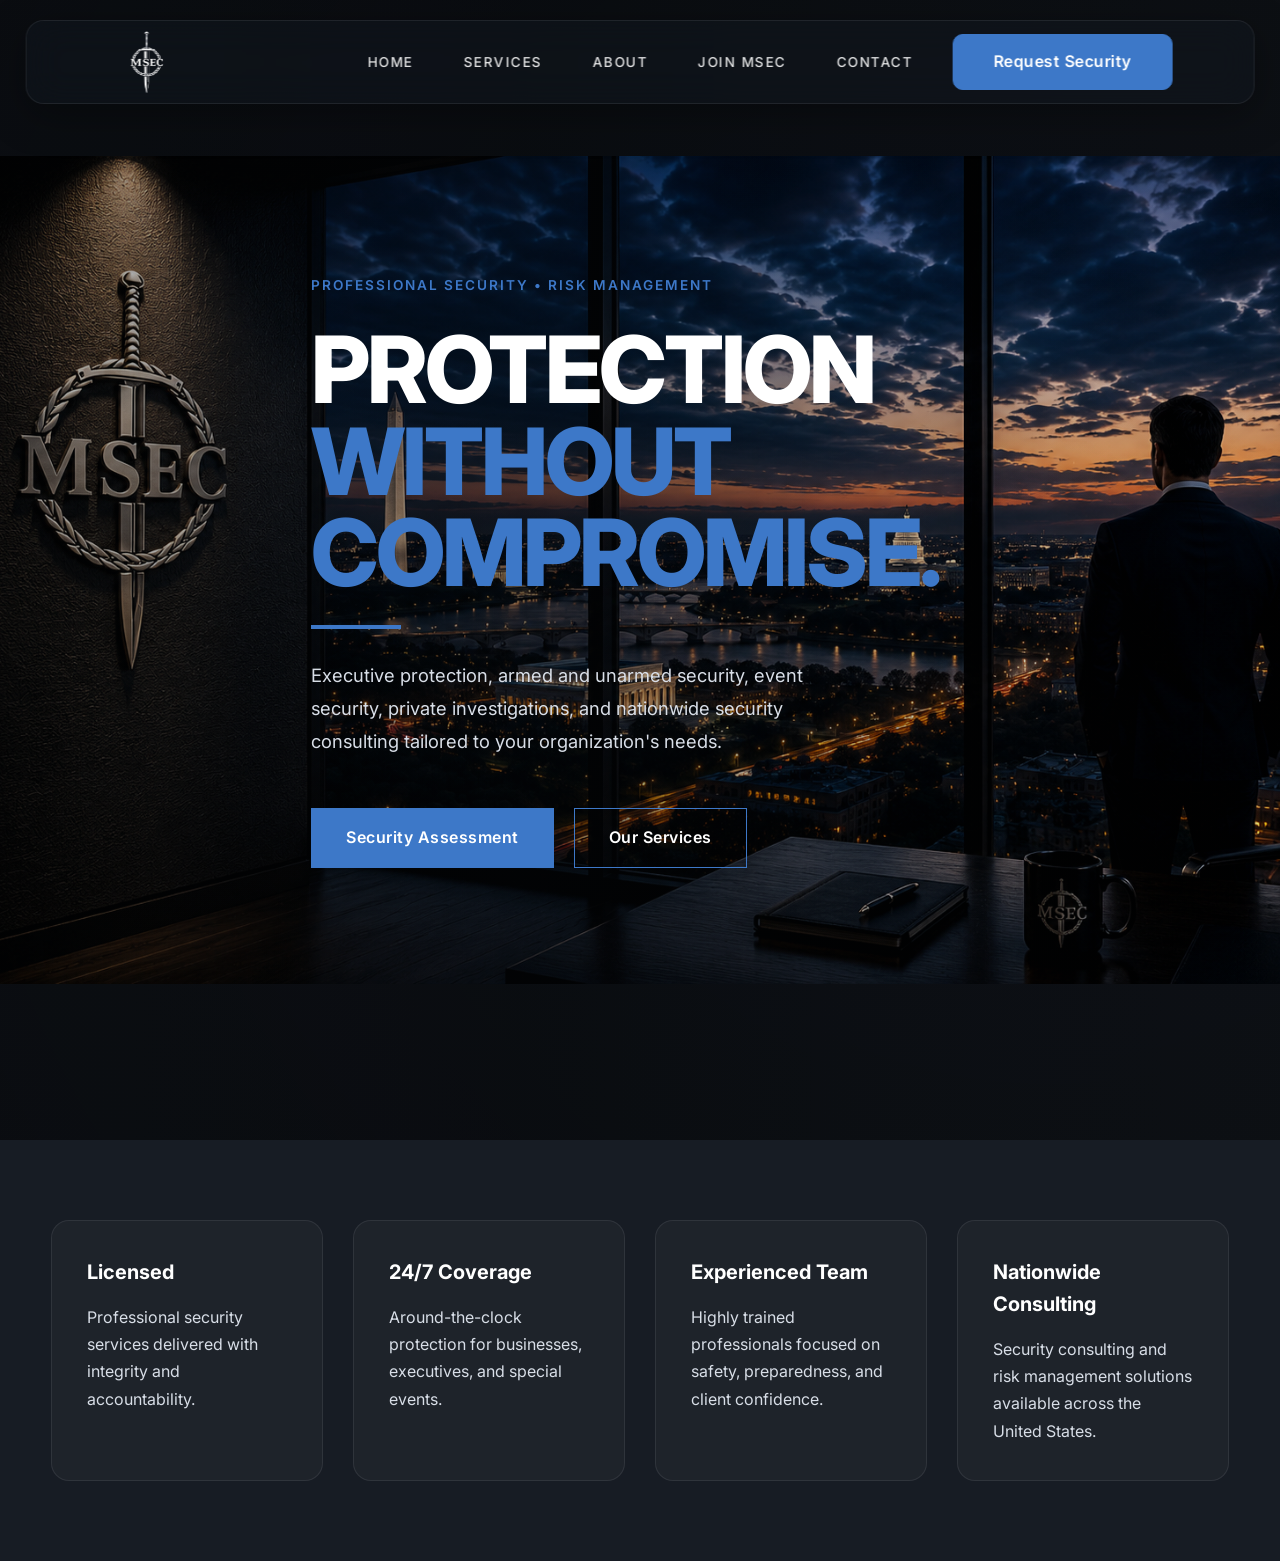
==== commit 4e30cc77: "Try and restructure the pages" ====
--- a/index.html
+++ b/index.html
@@ -95,7 +95,7 @@
 
     <div class="container">
 
-        <div class="hero-content home-hero-content"></div>
+        <div class="hero-content home-hero-content">
 
             <span class="hero-tag">
                 PROFESSIONAL SECURITY • RISK MANAGEMENT
--- a/assets/css/style.css
+++ b/assets/css/style.css
@@ -1614,3 +1614,12 @@
     transform:translateY(0);
 
 }
+.about-hero .about-hero-content > *{
+
+    display:block !important;
+
+    width:100%;
+
+    text-align:center;
+
+}
